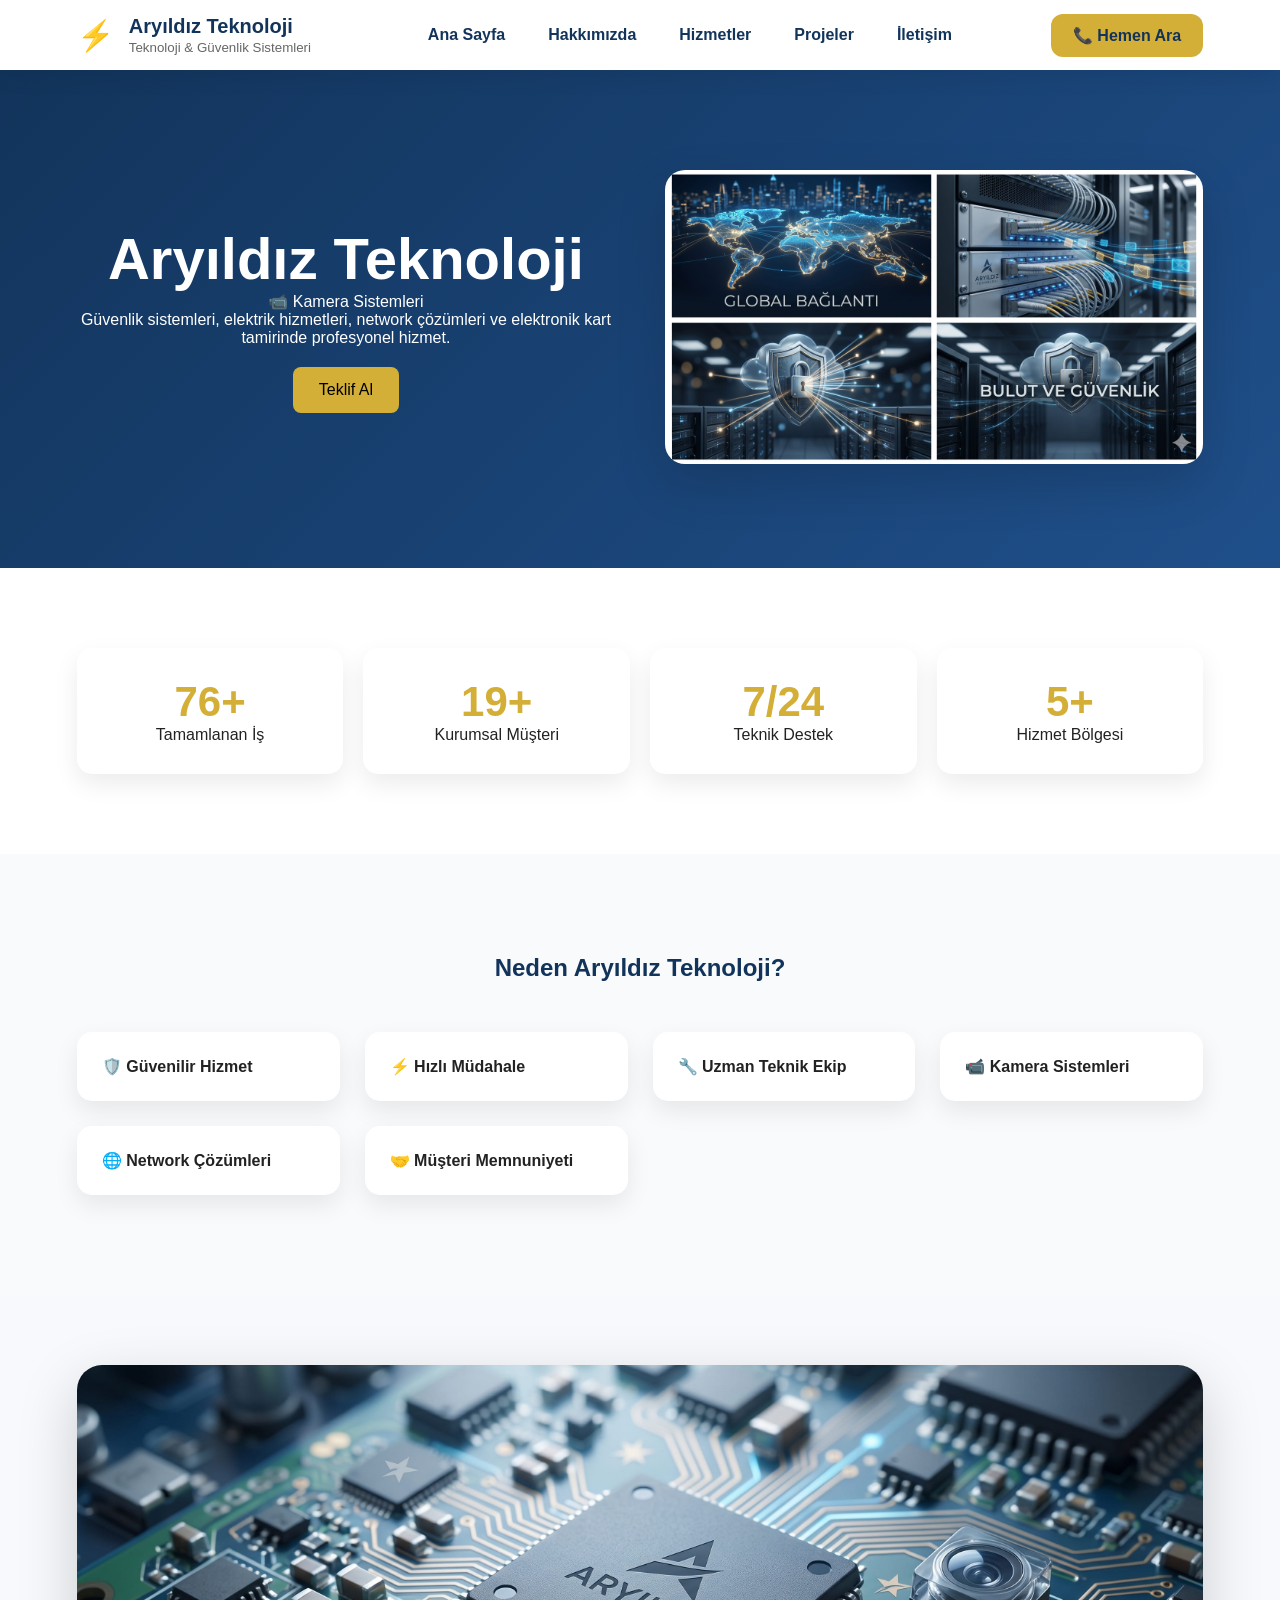
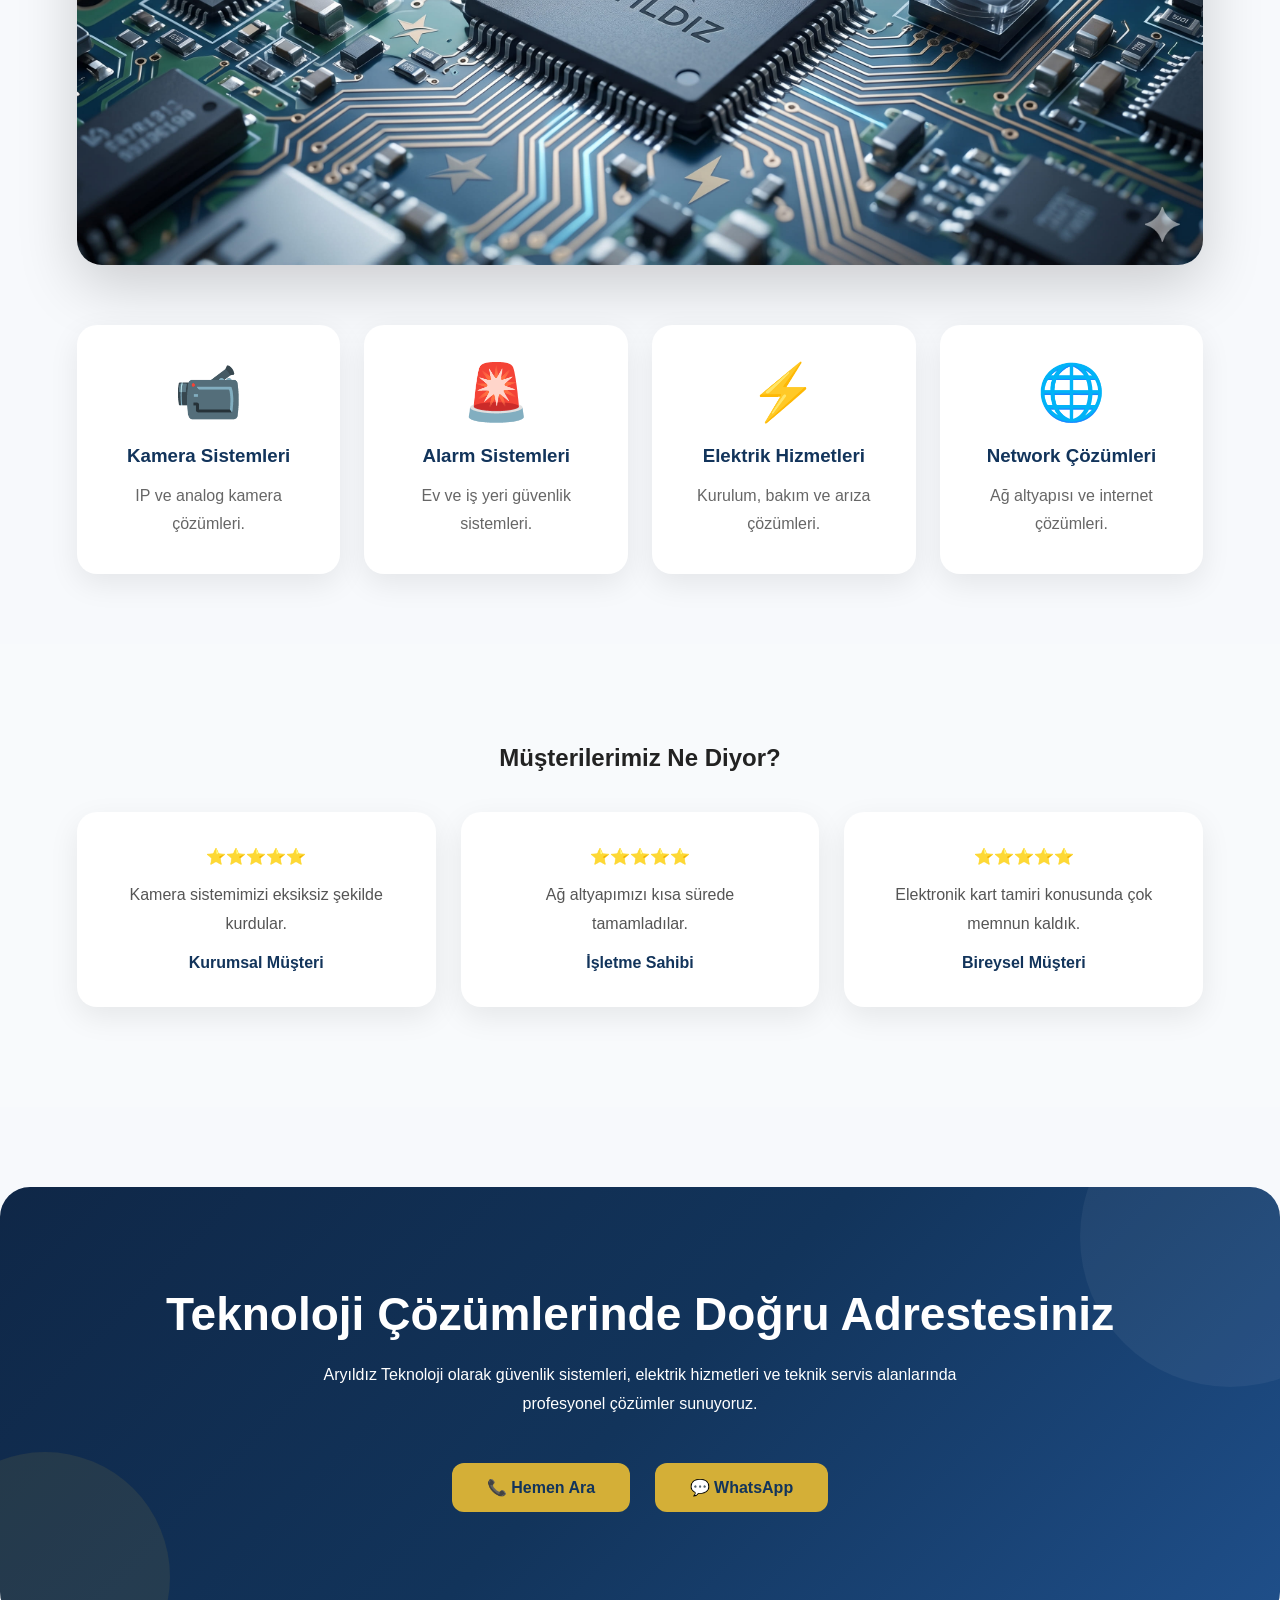
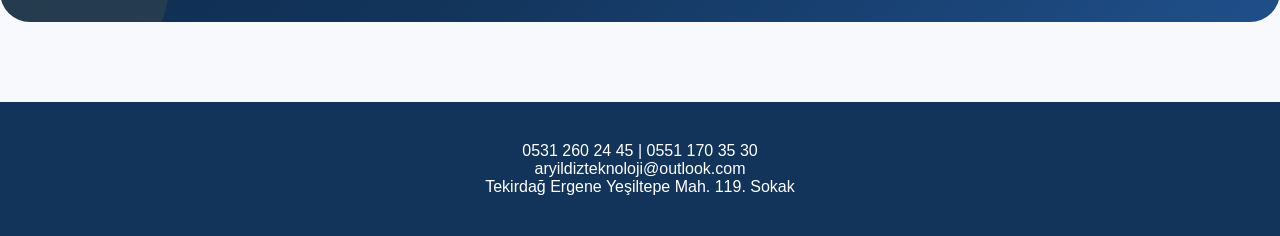
==== index.html @ 479b58f6 "Update index.html" ====
<!doctype html>
<html lang="tr">

<head>
<meta charset="utf-8">
<meta name="viewport" content="width=device-width, initial-scale=1">



<title>
Aryıldız Teknoloji | Kamera, Alarm, Network ve Elektrik Sistemleri
</title>

<meta name="description" content="Tekirdağ Ergene'de kamera sistemleri, alarm sistemleri, network çözümleri,telefon tamir, elektronik tamir, elektrik hizmetleri, elektronik kart tamiri ve teknik servis hizmetleri sunan Aryıldız Teknoloji.">
<meta name="keywords" content="kamera sistemleri, alarm sistemleri, network çözümleri, elektrik hizmetleri, elektronik kart tamiri, Tekirdağ kamera sistemleri, Ergene güvenlik sistemleri">
   <link rel="stylesheet" href="assets/css/style.css">
</head>

   <header class="navbar">

  <div class="logo">

    <span class="logo-icon">⚡</span>

    <div>
        <h2>Aryıldız Teknoloji</h2>
        <small>Teknoloji & Güvenlik Sistemleri</small>
    </div>

</div>
<button class="menu-toggle">☰</button>
    <nav>

        <a href="index.html">Ana Sayfa</a>
        <a href="hakkimizda.html">Hakkımızda</a>
        <a href="hizmetler.html">Hizmetler</a>
        <a href="projeler.html">Projeler</a>
        <a href="iletisim.html">İletişim</a>

    </nav>

    <a href="tel:05312602445" class="call-btn">

        📞 Hemen Ara

    </a>

</header>

<section class="hero">

    <div class="hero-left">

        <h1>Aryıldız Teknoloji</h1>
<p class="typing-text">
📹 Kamera Sistemleri
</p>
        <p>
            Güvenlik sistemleri, elektrik hizmetleri,
            network çözümleri ve elektronik kart tamirinde
            profesyonel hizmet.
        </p>

        <a href="iletisim.html" class="btn">
            Teklif Al
        </a>

    </div>

    <div class="hero-right">

        <img src="assets/images/hero-tech.jpg" alt="Aryıldız Teknoloji">

    </div>

</section>

<section class="stats-section">

    <div class="stat-card">
        <h2>76+</h2>
        <p>Tamamlanan İş</p>
    </div>

    <div class="stat-card">
        <h2>19+</h2>
        <p>Kurumsal Müşteri</p>
    </div>

    <div class="stat-card">
        <h2>7/24</h2>
        <p>Teknik Destek</p>
    </div>

    <div class="stat-card">
        <h2>5+</h2>
        <p>Hizmet Bölgesi</p>
    </div>

</section>

<section class="why-us">

    <h2>Neden Aryıldız Teknoloji?</h2>

    <div class="why-grid">

        <div class="why-card">🛡️ Güvenilir Hizmet</div>
        <div class="why-card">⚡ Hızlı Müdahale</div>
        <div class="why-card">🔧 Uzman Teknik Ekip</div>
        <div class="why-card">📹 Kamera Sistemleri</div>
        <div class="why-card">🌐 Network Çözümleri</div>
        <div class="why-card">🤝 Müşteri Memnuniyeti</div>

    </div>

</section>

<section class="section">

    <div class="service-banner">

        <img src="assets/images/service-banner.jpg"
             alt="Aryıldız Teknoloji">

    </div>

    <div class="grid">

        <div class="card fade-up">
            <div class="card-icon">📹</div>
            <h3>Kamera Sistemleri</h3>
            <p>IP ve analog kamera çözümleri.</p>
        </div>

        <div class="card fade-up">
            <div class="card-icon">🚨</div>
            <h3>Alarm Sistemleri</h3>
            <p>Ev ve iş yeri güvenlik sistemleri.</p>
        </div>

        <div class="card fade-up">
            <div class="card-icon">⚡</div>
            <h3>Elektrik Hizmetleri</h3>
            <p>Kurulum, bakım ve arıza çözümleri.</p>
        </div>

        <div class="card fade-up">
            <div class="card-icon">🌐</div>
            <h3>Network Çözümleri</h3>
            <p>Ağ altyapısı ve internet çözümleri.</p>
        </div>

    </div>

</section>

<section class="testimonials">

    <h2>Müşterilerimiz Ne Diyor?</h2>

    <div class="testimonial-grid">

        <div class="testimonial-box">
            ⭐⭐⭐⭐⭐
            <p>Kamera sistemimizi eksiksiz şekilde kurdular.</p>
            <strong>Kurumsal Müşteri</strong>
        </div>

        <div class="testimonial-box">
            ⭐⭐⭐⭐⭐
            <p>Ağ altyapımızı kısa sürede tamamladılar.</p>
            <strong>İşletme Sahibi</strong>
        </div>

        <div class="testimonial-box">
            ⭐⭐⭐⭐⭐
            <p>Elektronik kart tamiri konusunda çok memnun kaldık.</p>
            <strong>Bireysel Müşteri</strong>
        </div>

    </div>

</section>

<section class="home-cta">

    <h2>Teknoloji Çözümlerinde Doğru Adrestesiniz</h2>

    <p>
        Aryıldız Teknoloji olarak güvenlik sistemleri,
        elektrik hizmetleri ve teknik servis alanlarında
        profesyonel çözümler sunuyoruz.
    </p>

    <a href="tel:05312602445" class="btn">
        📞 Hemen Ara
    </a>

    <a href="https://wa.me/905312602445" class="btn">
        💬 WhatsApp
    </a>

</section>

<footer>

    <p>0531 260 24 45 | 0551 170 35 30</p>

    <p>
        aryildizteknoloji@outlook.com
    </p>

    <p>
        Tekirdağ Ergene Yeşiltepe Mah. 119. Sokak
    </p>

</footer>
<script>
document.addEventListener("DOMContentLoaded", function(){

const menuBtn = document.querySelector(".menu-toggle");
const nav = document.querySelector(".navbar nav");

menuBtn.onclick = function(){
    nav.classList.toggle("active");
};

const observer = new IntersectionObserver(entries => {
    entries.forEach(entry => {
        if(entry.isIntersecting){
            entry.target.classList.add("show");
        }
    });
});

document.querySelectorAll(".fade-up").forEach(el => {
    observer.observe(el);
});

});
</script>
</body>
</html>
---- assets/css/style.css ----
:root{--primary:#12345b;--gold:#d4af37;--light:#f7f9fc;--text:#222;}
*{margin:0;padding:0;box-sizing:border-box}
body{font-family:Segoe UI,Arial,sans-serif;background:var(--light);color:var(--text)}
header{
margin:0;
padding:0;
}
nav a{text-decoration:none;color:#12345b;margin-left:18px;font-weight:600}
.hero{padding:120px 6%;background:linear-gradient(135deg,#12345b,#1f4f8a);color:#fff;text-align:center}
.hero h1{font-size:58px}
.btn{display:inline-block;margin-top:20px;background:#d4af37;color:#000;padding:14px 26px;border-radius:8px;text-decoration:none}
.section{padding:70px 6%}
.grid{display:grid;grid-template-columns:repeat(auto-fit,minmax(250px,1fr));gap:24px}
.card{background:#fff;padding:24px;border-radius:14px;box-shadow:0 4px 15px rgba(0,0,0,.08)}
footer{background:#12345b;color:#fff;padding:40px;text-align:center}
.about-v11{
padding:60px 8% 100px;
background:#f7f8fb;
}
.about-v11{
background:#f8fafc;
margin-top:0;
}
.about-top{
display:grid;
grid-template-columns:1fr 1fr;
gap:60px;
align-items:center;
}

.mini-title{
color:#d4af37;
font-weight:700;
letter-spacing:2px;
}

.about-left h1{
font-size:56px;
line-height:1.1;
margin:20px 0;
color:#12345b;
}

.about-left h1 span{
color:#d4af37;
}

.about-left p{
font-size:18px;
line-height:1.9;
margin-bottom:20px;
}

.about-right img{
width:100%;
border-radius:20px;
box-shadow:0 20px 40px rgba(0,0,0,.15);
}

.vision-section{
padding:80px 8%;
display:grid;
grid-template-columns:repeat(auto-fit,minmax(250px,1fr));
gap:25px;
}

.vision-card{
background:white;
padding:30px;
border-radius:15px;
box-shadow:0 5px 20px rgba(0,0,0,.08);
transition:.3s;
}

.vision-card:hover{
transform:translateY(-10px);
}
footer{
background:#12345b;
color:#fff;
padding:40px;
text-align:center;
}

/* BURADAN SONRA YAPIŞTIR */

.vision-card{
background:white;
padding:30px;
border-radius:15px;
box-shadow:0 5px 20px rgba(0,0,0,.08);
transition:.4s;
}

.vision-card:hover{
transform:translateY(-12px);
box-shadow:0 20px 40px rgba(18,52,91,.15);
}

.about-left h1{
animation:fadeUp 1s ease;
}

@keyframes fadeUp{
from{
opacity:0;
transform:translateY(40px);
}
to{
opacity:1;
transform:translateY(0);
}
}

.about-right{
overflow:hidden;
border-radius:20px;
}

.about-right img{
transition:.6s;
}

.about-right:hover img{
transform:scale(1.05);
}
.cta-section{
padding:100px 8%;
text-align:center;
background:linear-gradient(
135deg,
#12345b,
#1f4f8a
);
color:white;
position:relative;
overflow:hidden;
}

.cta-section::before{
content:"";
position:absolute;
width:400px;
height:400px;
background:rgba(255,255,255,.08);
border-radius:50%;
top:-150px;
right:-150px;
}

.cta-section::after{
content:"";
position:absolute;
width:300px;
height:300px;
background:rgba(212,175,55,.15);
border-radius:50%;
bottom:-100px;
left:-100px;
}

.cta-section h2{
font-size:42px;
margin-bottom:25px;
position:relative;
z-index:2;
}

.cta-section p{
max-width:800px;
margin:auto;
line-height:1.8;
font-size:18px;
position:relative;
z-index:2;
}

.cta-buttons{
margin-top:40px;
position:relative;
z-index:2;
}

.cta-btn{
display:inline-block;
padding:15px 35px;
margin:10px;
border-radius:12px;
background:white;
color:#12345b;
text-decoration:none;
font-weight:700;
transition:.3s;
}

.cta-btn:hover{
transform:translateY(-5px);
}

.whatsapp-btn{
background:#25D366;
color:white;
}
.stats-section{
padding:80px 6%;
display:grid;
grid-template-columns:repeat(auto-fit,minmax(220px,1fr));
gap:20px;
background:white;
}

.stat-card{
background:white;
padding:30px;
border-radius:15px;
text-align:center;
box-shadow:0 10px 25px rgba(0,0,0,.08);
transition:.3s;
}

.stat-card:hover{
transform:translateY(-10px);
}

.stat-card h2{
font-size:42px;
color:#d4af37;
}

.why-us{
padding:100px 6%;
background:#f8fafc;
}

.why-us h2{
text-align:center;
margin-bottom:50px;
color:#12345b;
}

.why-grid{
display:grid;
grid-template-columns:repeat(auto-fit,minmax(250px,1fr));
gap:25px;
}

.why-card{
background:white;
padding:25px;
border-radius:15px;
box-shadow:0 10px 25px rgba(0,0,0,.08);
font-weight:600;
transition:.3s;
}

.why-card:hover{
transform:translateY(-10px);
}

.home-cta{
padding:100px 6%;
text-align:center;
background:linear-gradient(
135deg,
#0f2747,
#12345b,
#1f4f8a
);
color:white;
border-radius:30px;
margin:80px 0;
position:relative;
overflow:hidden;
}

.home-cta h2{
font-size:46px;
margin-bottom:20px;
color:#ffffff;
font-weight:700;

}


.home-cta p{
max-width:700px;
margin:auto;
margin-bottom:35px;
line-height:1.8;
}
.hero{
display:grid;
grid-template-columns:1fr 1fr;
align-items:center;
gap:50px;
padding:100px 6%;
}

.hero-right img{
width:100%;
border-radius:20px;
box-shadow:0 20px 50px rgba(0,0,0,.15);
}
.service-banner{
margin-bottom:40px;
}

.service-banner{
margin-bottom:60px;
}

.service-banner img{
width:100%;
height:500px;
object-fit:cover;
border-radius:25px;
box-shadow:0 20px 60px rgba(0,0,0,.18);
display:block;
}
.card{
background:white;
padding:35px;
border-radius:20px;
box-shadow:0 10px 30px rgba(0,0,0,.08);
transition:.4s;
text-align:center;
}

.card:hover{
transform:translateY(-12px);
box-shadow:0 20px 45px rgba(0,0,0,.12);
}

.card-icon{
font-size:55px;
margin-bottom:20px;
}

.card h3{
color:#12345b;
margin-bottom:15px;
}

.card p{
line-height:1.8;
color:#666;
}
.testimonials{
padding:100px 6%;
background:#f8fafc;
text-align:center;
}

.testimonial-grid{
display:grid;
grid-template-columns:repeat(auto-fit,minmax(300px,1fr));
gap:25px;
margin-top:40px;
}

.testimonial-box{
background:white;
padding:35px;
border-radius:20px;
box-shadow:0 10px 30px rgba(0,0,0,.08);
transition:.4s;
}

.testimonial-box:hover{
transform:translateY(-10px);
box-shadow:0 20px 45px rgba(0,0,0,.12);
}

.testimonial-box p{
line-height:1.8;
margin:15px 0;
color:#555;
}

.testimonial-box strong{
color:#12345b;
}
.home-cta::before{
content:"";
position:absolute;
width:300px;
height:300px;
background:rgba(255,255,255,.05);
border-radius:50%;
top:-100px;
right:-100px;
}

.home-cta::after{
content:"";
position:absolute;
width:250px;
height:250px;
background:rgba(212,175,55,.10);
border-radius:50%;
bottom:-80px;
left:-80px;
}
.home-cta .btn{
background:#d4af37;
color:#12345b;
font-weight:700;
padding:15px 35px;
border-radius:12px;
margin:10px;
display:inline-block;
transition:.3s;
}

.home-cta .btn:hover{
transform:translateY(-5px);
box-shadow:0 15px 30px rgba(0,0,0,.15);
}

.home-cta .btn:hover{
transform:translateY(-5px);
box-shadow:0 15px 30px rgba(0,0,0,.15);
}
/* NAVBAR V11 */

.navbar{
min-height:70px;
height:auto;
padding:10px 6%;
background:#fff;
display:flex;
align-items:center;
justify-content:space-between;
min-height:70px;
height:auto;
padding:10px 6%;
position:sticky;
top:0;
z-index:1000;
box-shadow:0 5px 25px rgba(0,0,0,.08);
}

.logo{
display:flex;
align-items:center;
gap:15px;
height:auto;
}

.logo-icon{
font-size:30px;
color:#d4af37;
}

.logo h2{
margin:0;
font-size:20px;
color:#12345b;
line-height:1;
}

.logo small{
display:block;
margin-top:4px;
color:#666;
}

.navbar nav{
display:flex;
gap:25px;
}

.navbar nav a{
text-decoration:none;
font-weight:600;
color:#12345b;
transition:.3s;
}

.navbar nav a:hover{
color:#d4af37;
}

.call-btn{
background:#d4af37;
color:#12345b;
padding:12px 22px;
border-radius:12px;
text-decoration:none;
font-weight:700;
}

.call-btn:hover{
opacity:.9;
}

/* buradan asağısı hizmetler icin kulllanıldi*/

.page-banner{
background:linear-gradient(135deg,#12345b,#1f4f8a);
color:white;
padding:140px 6%;
text-align:center;
}

.page-banner h1{
font-size:56px;
margin-bottom:15px;
}

.services-v11{
padding:80px 6%;
display:grid;
grid-template-columns:repeat(auto-fit,minmax(320px,1fr));
gap:30px;
}

.service-card{
background:white;
padding:35px;
border-radius:20px;
box-shadow:0 10px 30px rgba(0,0,0,.08);
transition:.3s;
}

.service-card:hover{
transform:translateY(-10px);
}

.service-icon{
font-size:55px;
margin-bottom:20px;
}

.service-card h3{
color:#12345b;
margin-bottom:15px;
}

.service-card ul{
margin-top:20px;
padding-left:20px;
}

.service-card li{
margin-bottom:10px;
}

.service-cta{
padding:100px 6%;
text-align:center;
background:#12345b;
color:white;
}
/*projeler*/
.projects-v11{
padding:80px 6%;
display:grid;
grid-template-columns:repeat(auto-fit,minmax(400px,1fr));
gap:30px;
align-items:stretch;
}

.project-card{
background:#fff;
border-radius:20px;
overflow:hidden;
box-shadow:0 10px 30px rgba(0,0,0,.08);
transition:.3s;
}

.project-card:hover{
transform:translateY(-10px);
}

.project-card img{
width:100%;
height:240px;
object-fit:cover;
display:block;
}

.project-content{
padding:25px;
}

.project-content span{
color:#d4af37;
font-weight:700;
}

.project-content h3{
margin:10px 0;
color:#12345b;
}
@media(max-width:900px){

    .projects-v11{
        grid-template-columns:1fr;
    }

}
.projects-v11{
padding:80px 6%;
display:grid;
grid-template-columns:1fr;
gap:40px;
max-width:1400px;
margin:auto;
}
.footer-content{
width:100%;
max-width:1400px;
margin:0 auto;
}

.footer-content{
max-width:1400px;
margin:auto;
padding:60px 6%;
display:grid;
grid-template-columns:repeat(auto-fit,minmax(250px,1fr));
gap:40px;
}

.footer-box h3{
margin-bottom:15px;
color:#d4af37;
}

.footer-box p{
line-height:1.8;
color:#ddd;
}

.footer-bottom{
text-align:center;
padding:20px;
border-top:1px solid rgba(255,255,255,.1);
color:#bbb;
}
.project-card{
background:#fff;
border-radius:20px;
overflow:hidden;
box-shadow:0 10px 30px rgba(0,0,0,.08);
transition:.3s;
width:100%;
max-width:700px;
margin:auto;
}

.project-card:hover{
transform:translateY(-10px);
}

.project-card img{
width:100%;
height:300px;
object-fit:cover;
display:block;
border-radius:20px 20px 0 0;
}
.contact-section{
padding:80px 6%;
display:grid;
grid-template-columns:1fr 1fr;
gap:40px;
}

.contact-info,
.contact-form{
background:white;
padding:35px;
border-radius:20px;
box-shadow:0 10px 30px rgba(0,0,0,.08);
}

.info-box{
margin-bottom:25px;
}

.contact-form form{
display:flex;
flex-direction:column;
gap:15px;
}

.contact-form input,
.contact-form textarea{
padding:15px;
border:1px solid #ddd;
border-radius:10px;
font-size:16px;
}

.contact-form textarea{
height:150px;
resize:none;
}

@media (max-width:768px){

.navbar{
    padding:10px !important;
}

.logo{
    margin-bottom:5px !important;
}

.logo h2{
    font-size:20px !important;
    line-height:1.1 !important;
}

.logo small{
    font-size:11px !important;
}

.navbar nav{
   display:none !important;
    flex-direction:row !important;
    flex-wrap:wrap !important;
    justify-content:center !important;
    gap:6px !important;
}
    .navbar nav.active{
display:flex !important;
}

.navbar nav a{
    font-size:13px !important;
    padding:2px 6px !important;
    border:none !important;
}

.call-btn{
    padding:8px 14px !important;
    font-size:14px !important;
    margin-top:8px !important;
}

.hero{
    padding-top:20px !important;
}
}
@media (max-width:768px){

.navbar{
flex-direction:column;
padding:10px;
}

.logo{
margin-bottom:10px;
}

.navbar nav{
gap:12px;
justify-content:center;
flex-wrap:wrap;
}

.call-btn{
margin-top:10px;
}
}
.menu-toggle{
display:none;
background:none;
border:none;
font-size:32px;
cursor:pointer;
color:#12345b;
}

@media (max-width:768px){

.menu-toggle{
display:block;
}

.navbar nav{
display:none;
width:100%;
flex-direction:column;
text-align:center;
margin-top:10px;
}

.navbar nav.active{
display:flex;
}
}
@media(max-width:768px){

.navbar nav.active{
display:flex !important;
flex-direction:column !important;
width:100% !important;
background:#fff;
padding:15px 0;
}

.navbar nav.active a{
display:block;
padding:10px;
}

}
.fade-up{
opacity:0;
transform:translateY(40px);
transition:all .8s ease;
}

.fade-up.show{
opacity:1;
transform:translateY(0);
}
.card,
.why-card,
.stat-card{
transition:all .35s ease;
}

.card:hover,
.why-card:hover,
.stat-card:hover{
transform:translateY(-12px) scale(1.03);
box-shadow:0 20px 50px rgba(0,0,0,.15);
}
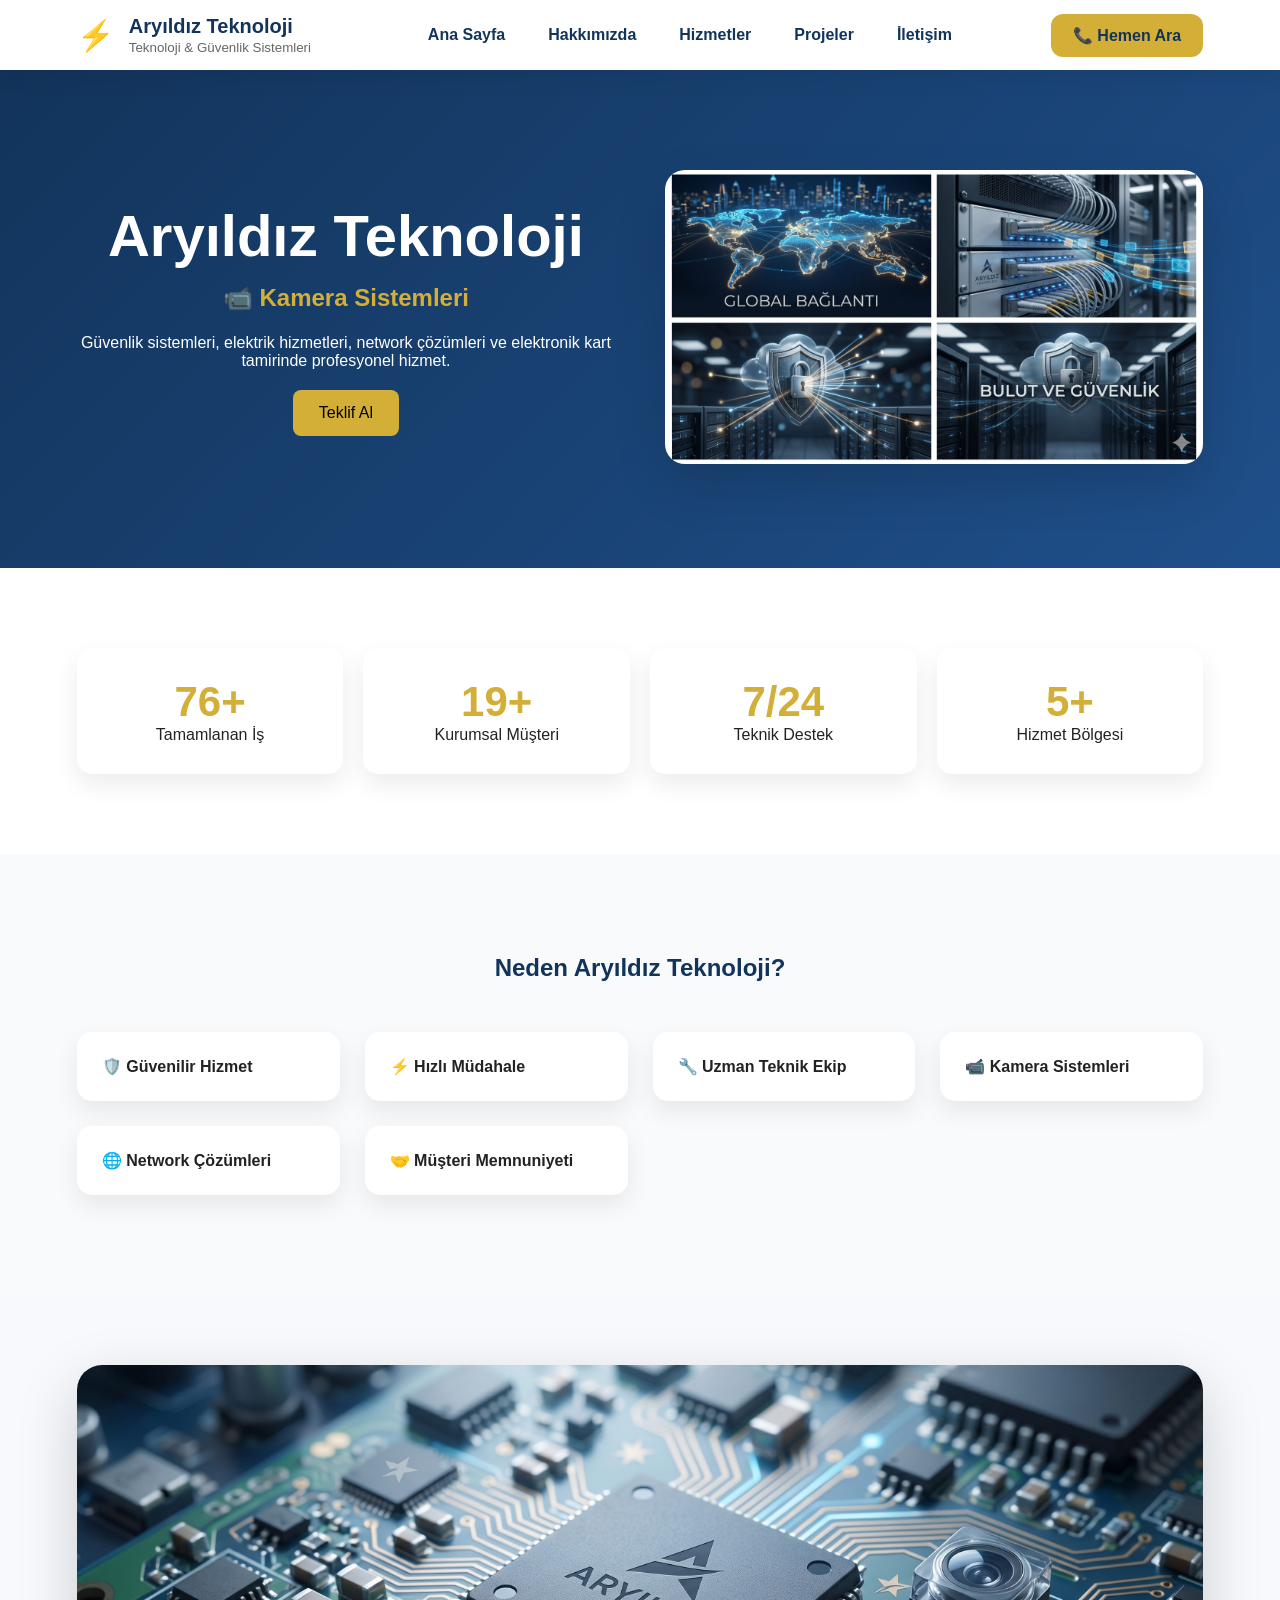
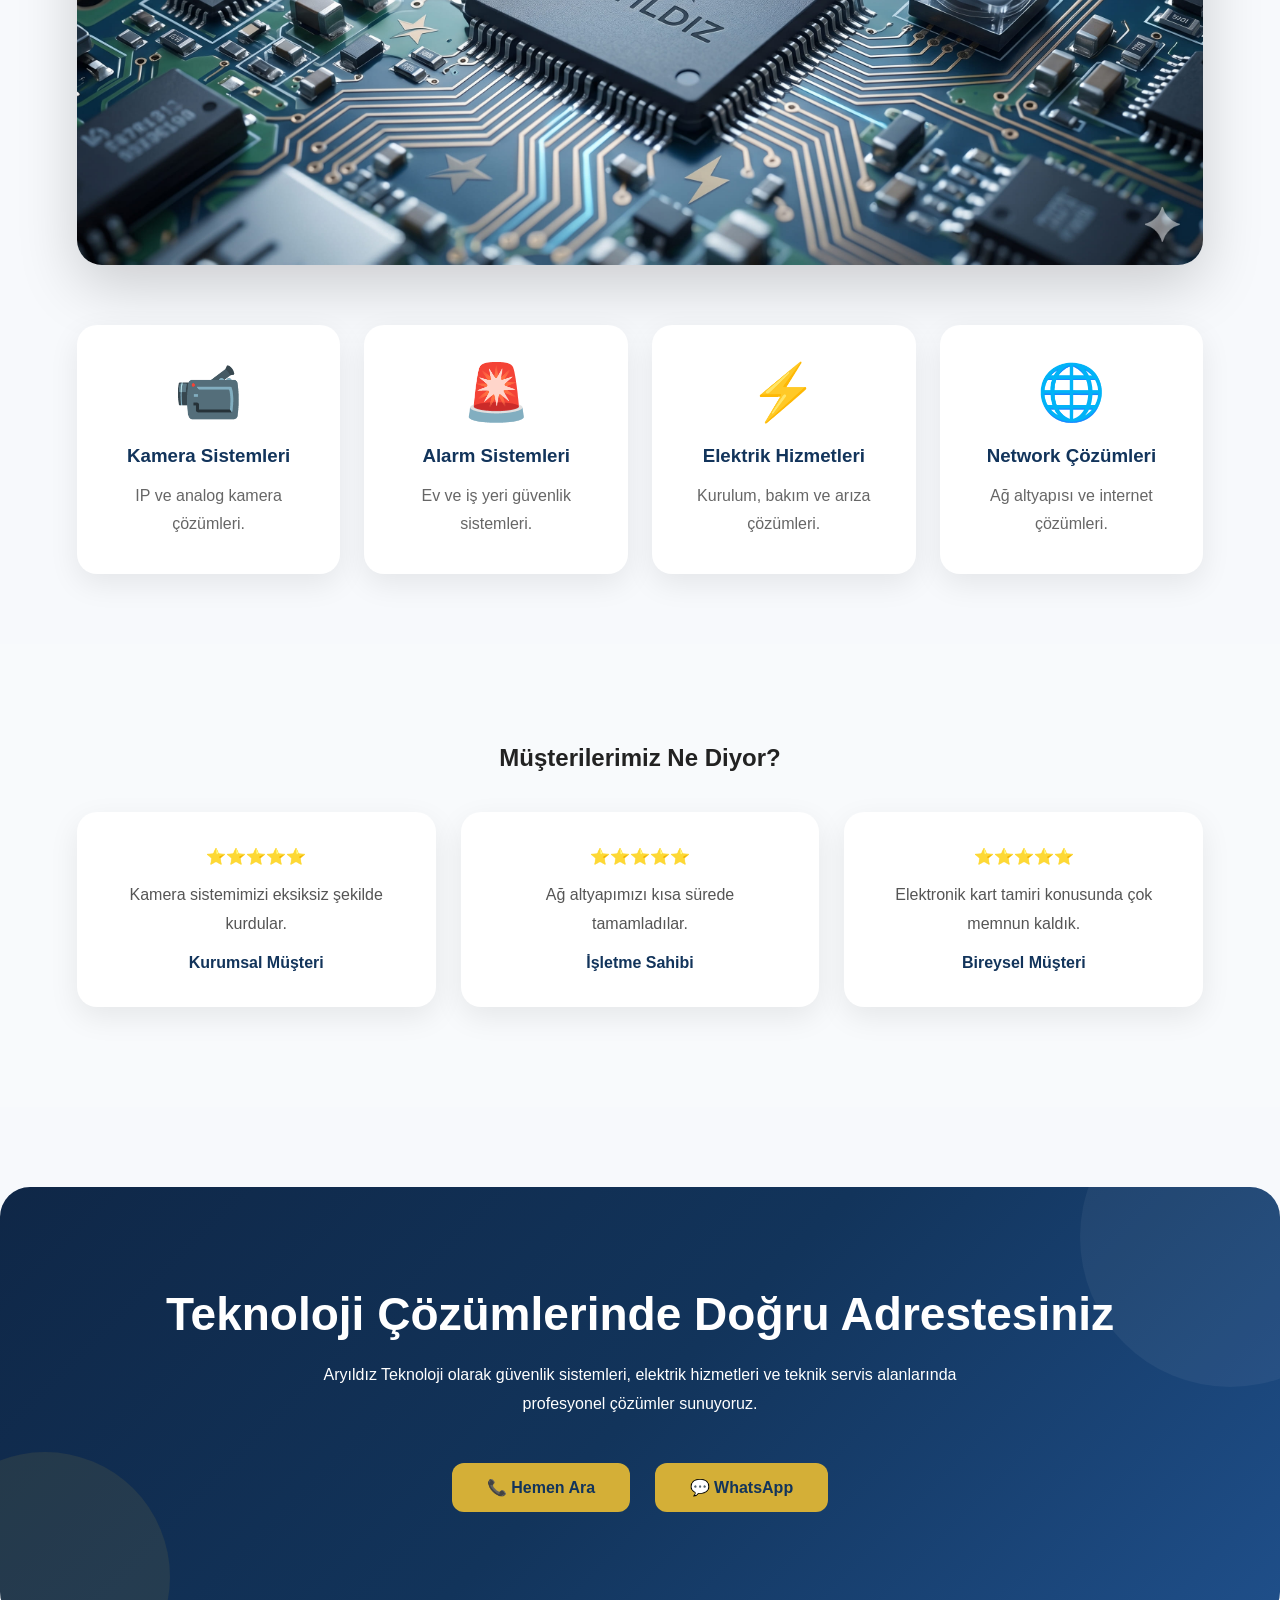
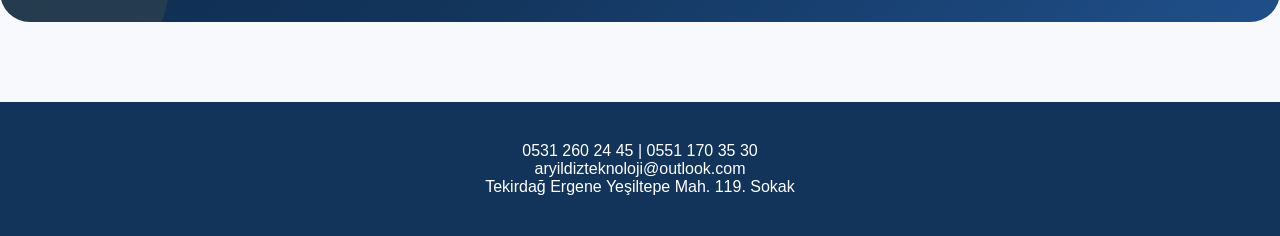
==== commit 911001b3: "Update index.html" ====
--- a/index.html
+++ b/index.html
@@ -240,6 +240,23 @@
 
 });
 </script>
+   <script>
+const services = [
+"📹 Kamera Sistemleri",
+"🚨 Alarm Sistemleri",
+"🌐 Network Çözümleri",
+"⚡ Elektrik Hizmetleri",
+"🔧 Teknik Servis"
+];
+
+let current = 0;
+const textElement = document.querySelector(".typing-text");
+
+setInterval(() => {
+current = (current + 1) % services.length;
+textElement.textContent = services[current];
+}, 2500);
+</script>
 </body>
 </html>
 
--- a/assets/css/style.css
+++ b/assets/css/style.css
@@ -833,3 +833,10 @@
 transform:translateY(-12px) scale(1.03);
 box-shadow:0 20px 50px rgba(0,0,0,.15);
 }
+.typing-text{
+font-size:24px;
+font-weight:700;
+color:#d4af37;
+margin:15px 0;
+min-height:35px;
+}
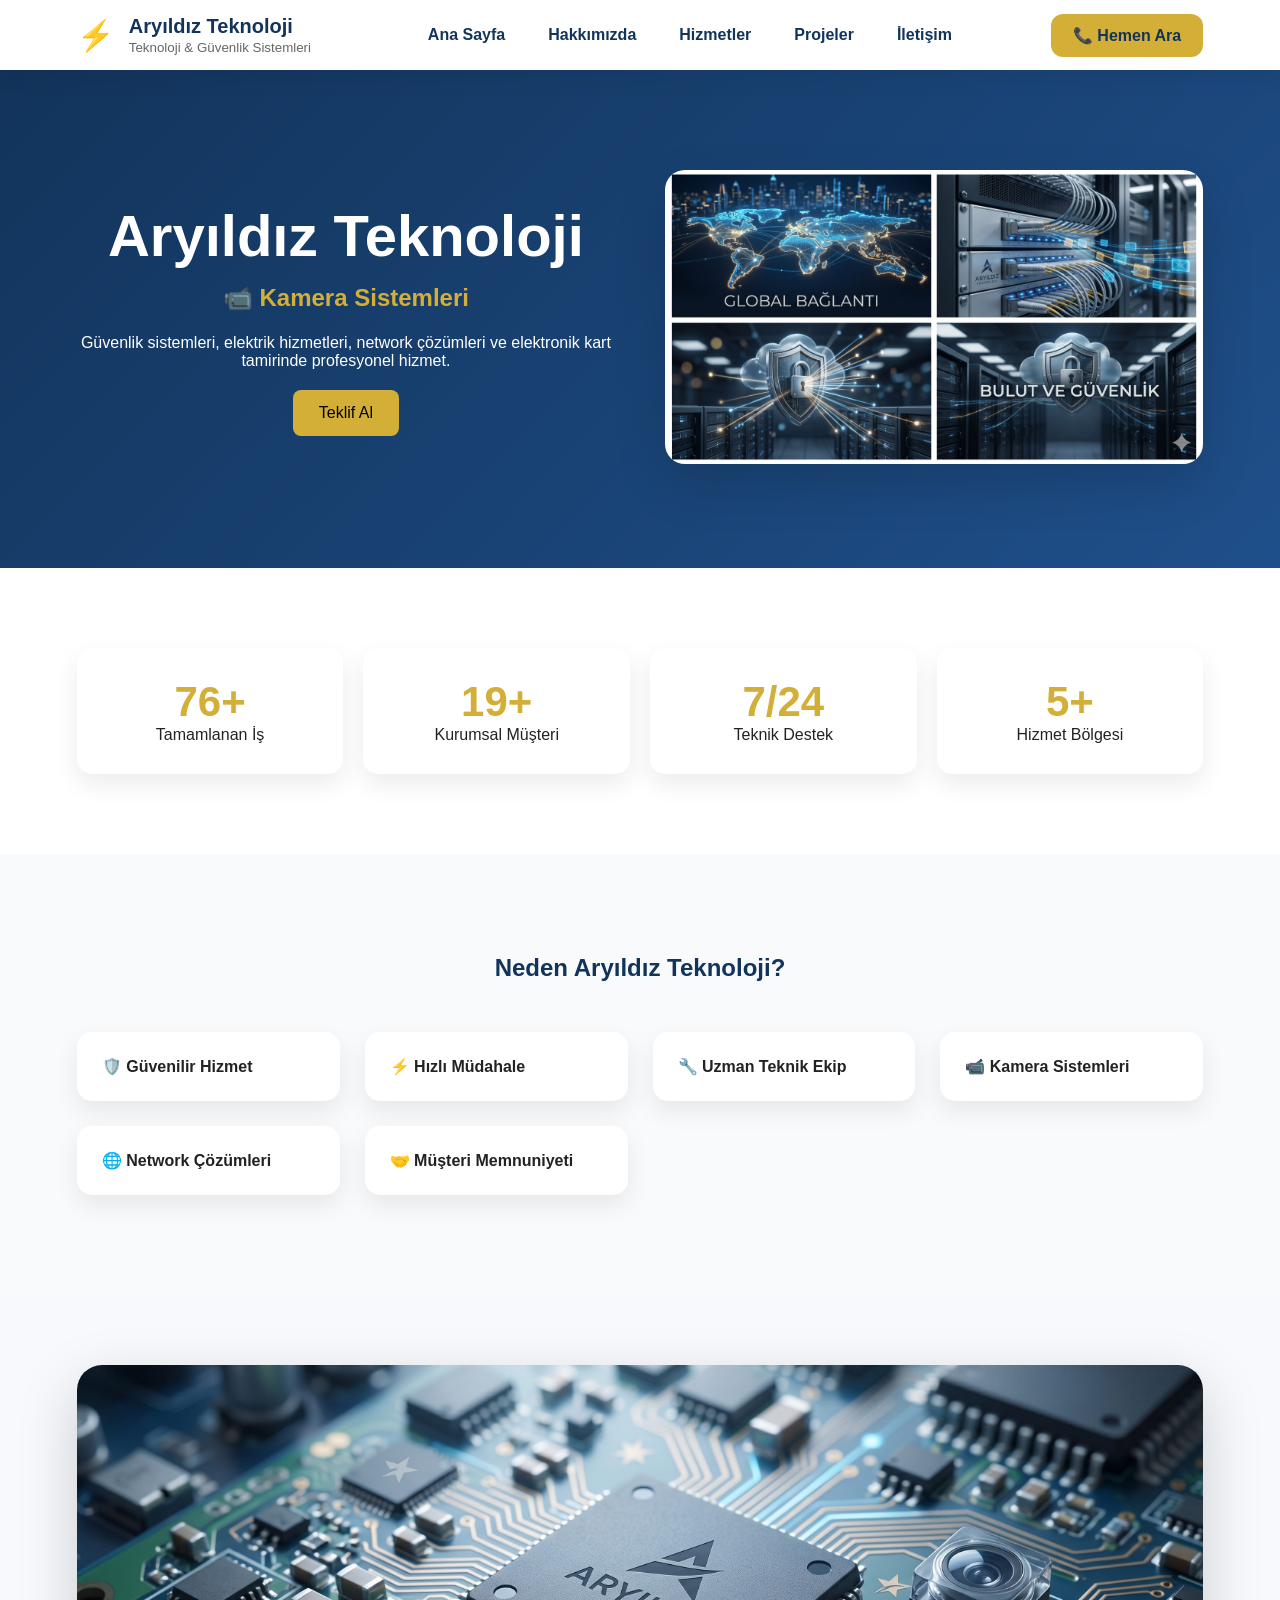
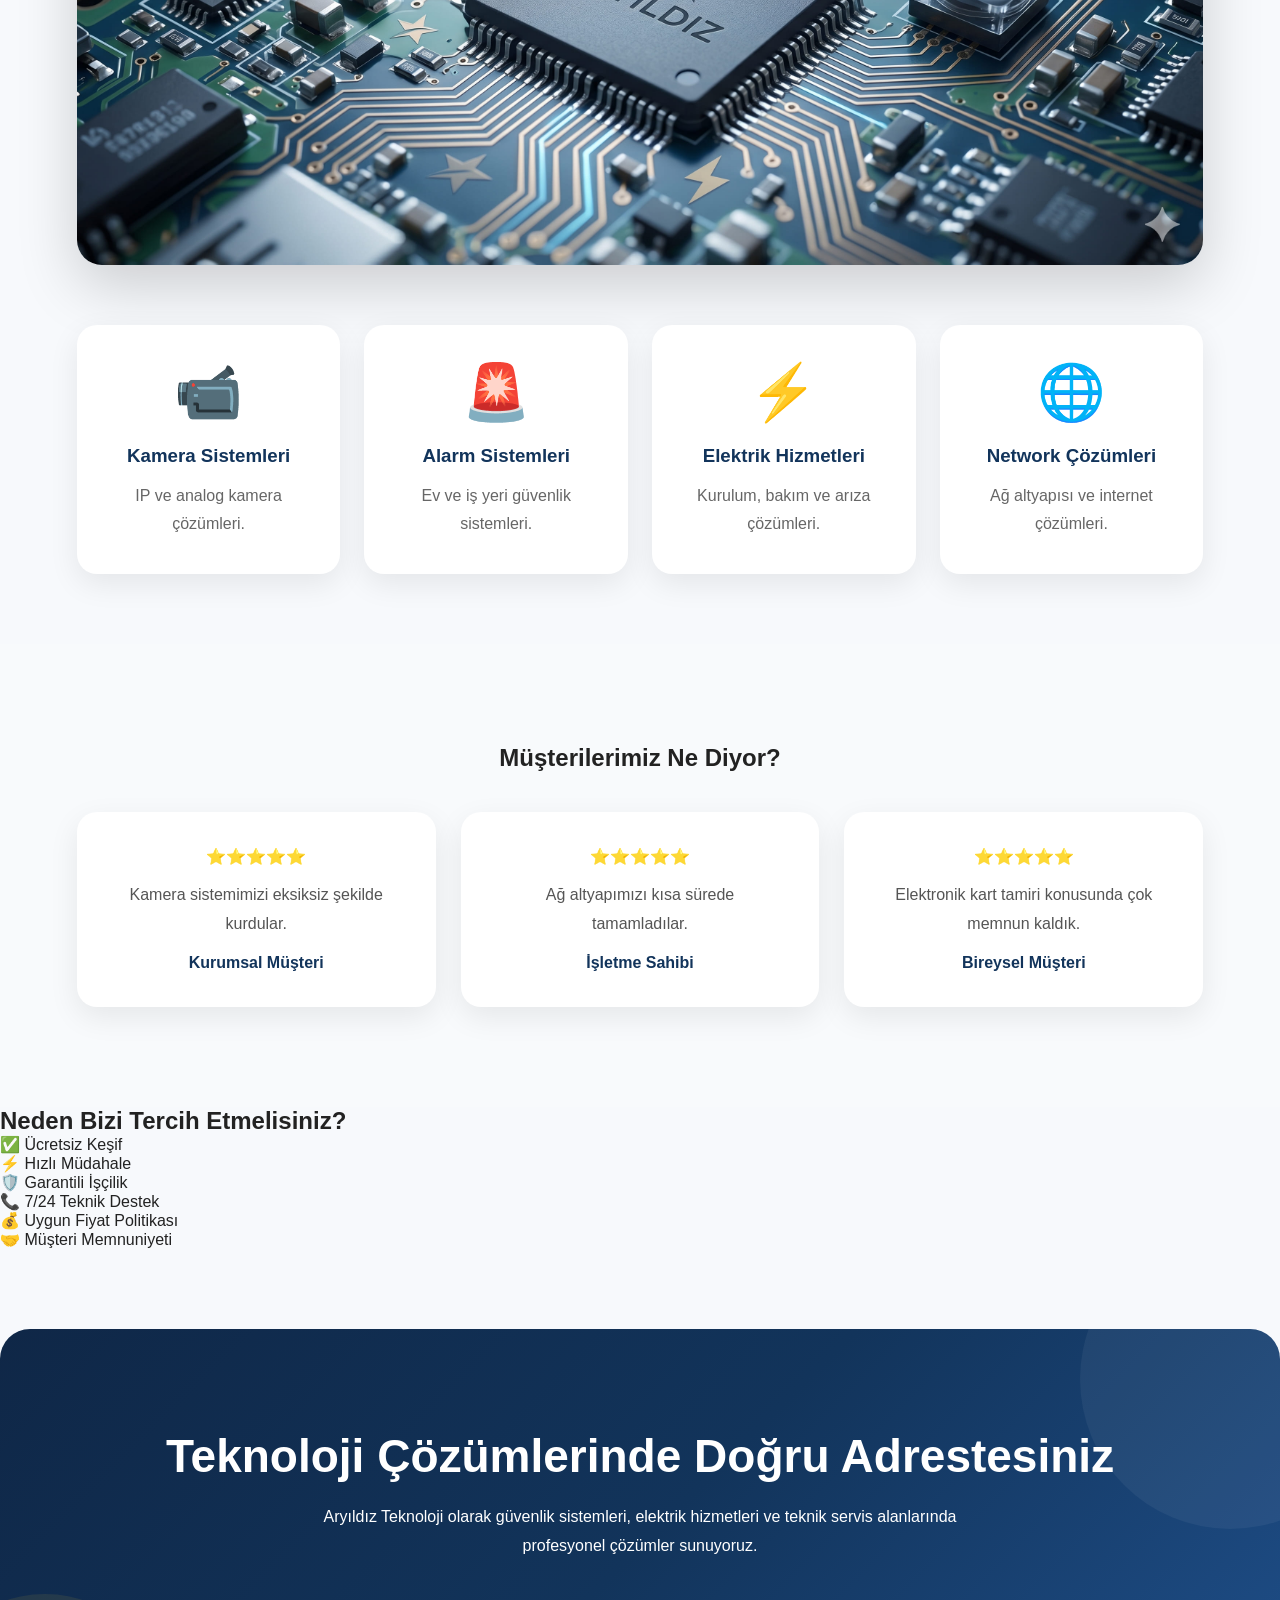
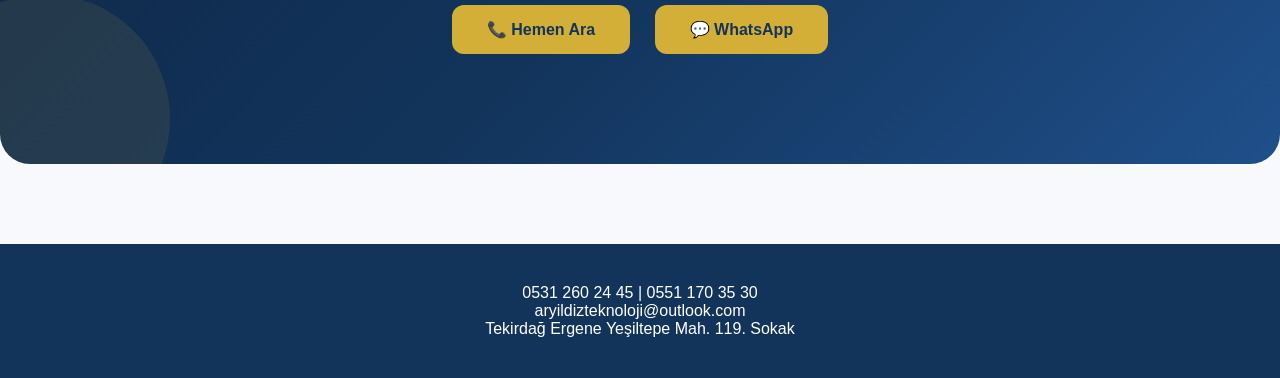
==== commit 53339871: "Update index.html" ====
--- a/index.html
+++ b/index.html
@@ -182,7 +182,27 @@
     </div>
 
 </section>
-
+<section class="advantages">
+
+    <h2>Neden Bizi Tercih Etmelisiniz?</h2>
+
+    <div class="advantages-grid">
+
+        <div class="adv-card">✅ Ücretsiz Keşif</div>
+
+        <div class="adv-card">⚡ Hızlı Müdahale</div>
+
+        <div class="adv-card">🛡️ Garantili İşçilik</div>
+
+        <div class="adv-card">📞 7/24 Teknik Destek</div>
+
+        <div class="adv-card">💰 Uygun Fiyat Politikası</div>
+
+        <div class="adv-card">🤝 Müşteri Memnuniyeti</div>
+
+    </div>
+
+</section>
 <section class="home-cta">
 
     <h2>Teknoloji Çözümlerinde Doğru Adrestesiniz</h2>
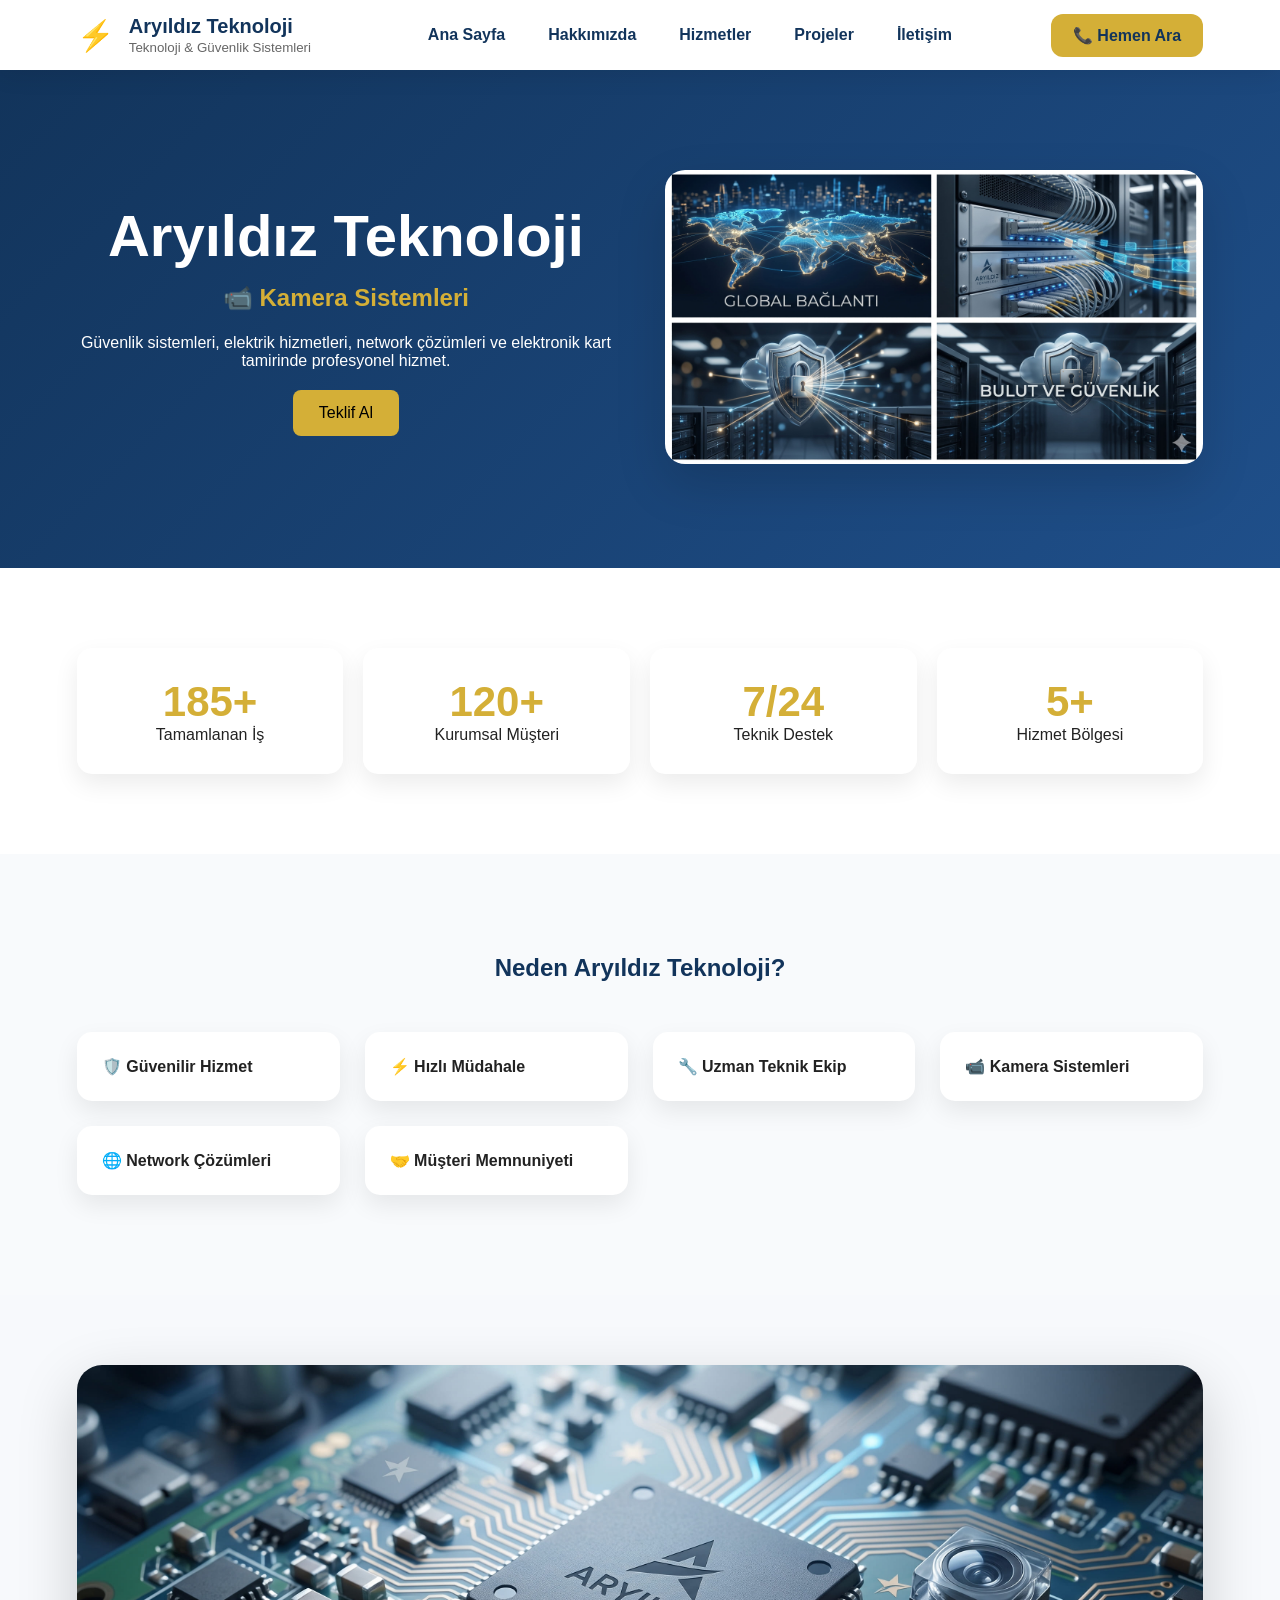
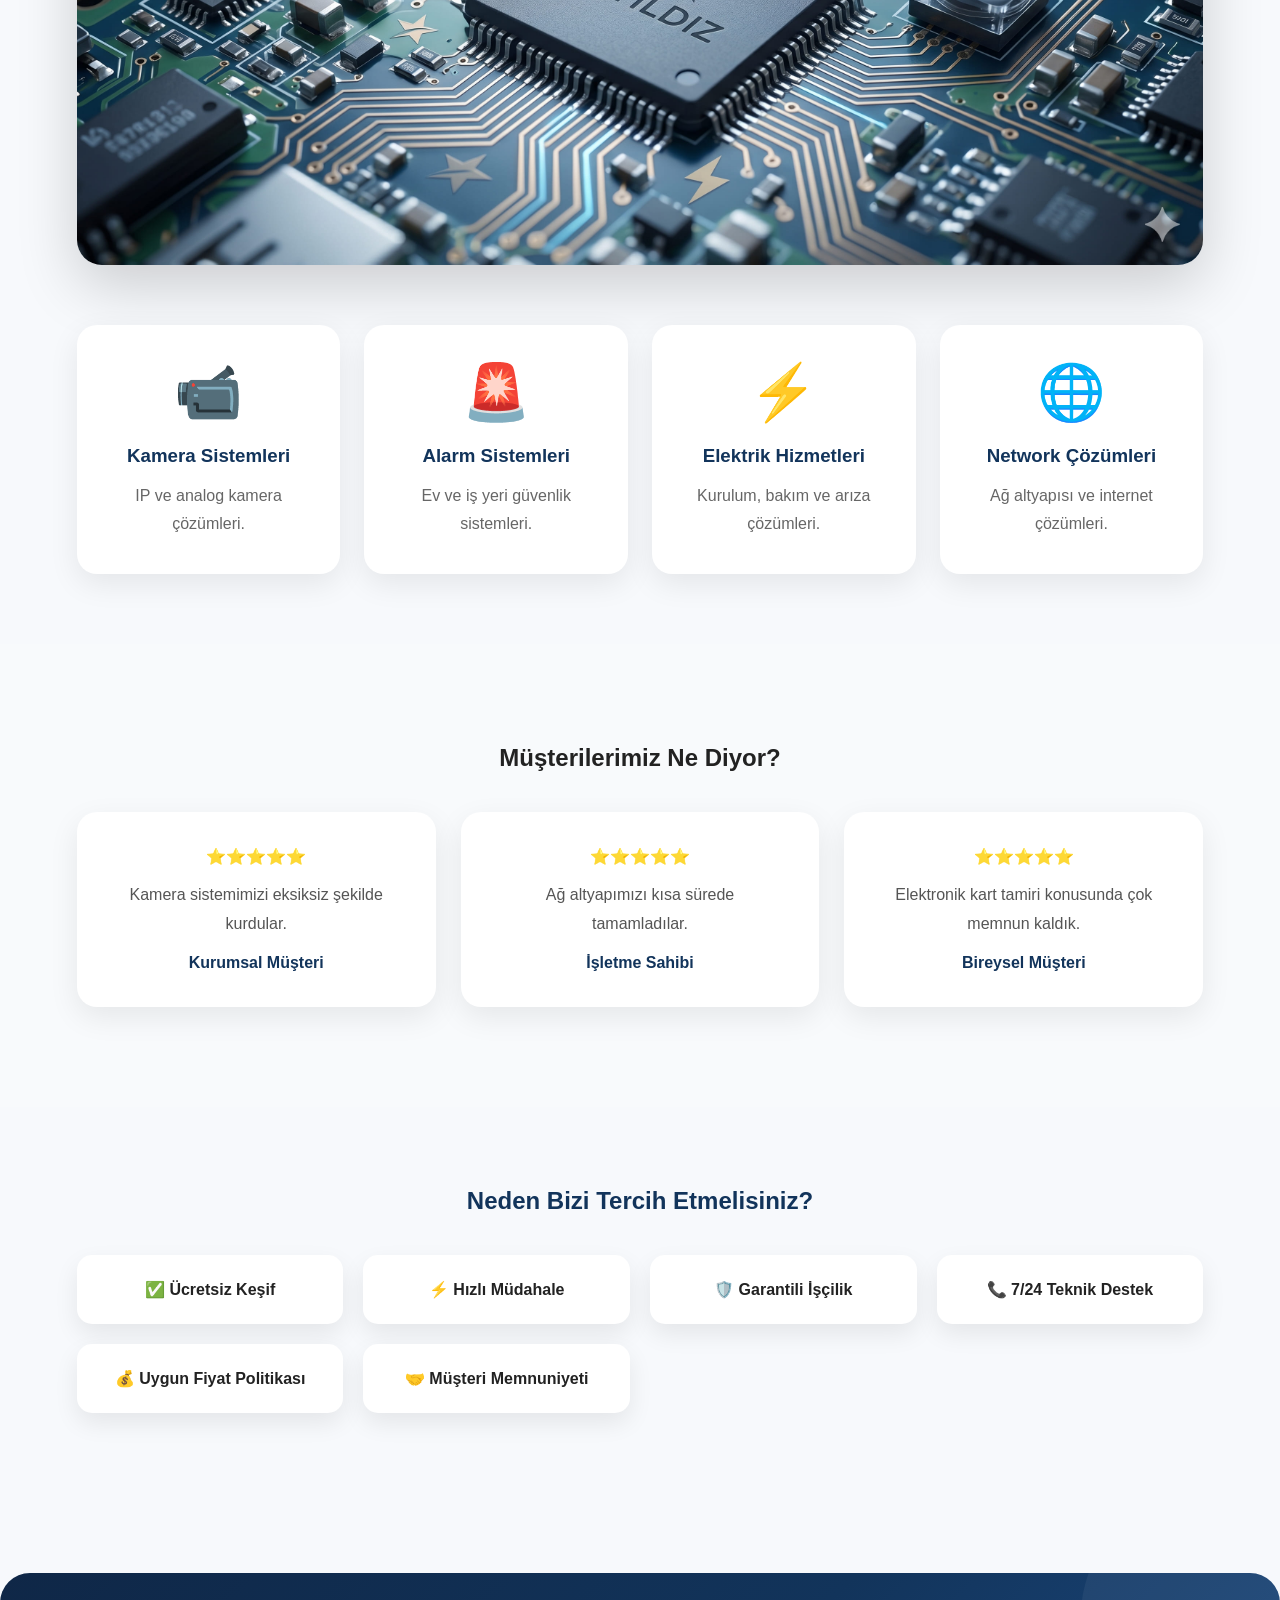
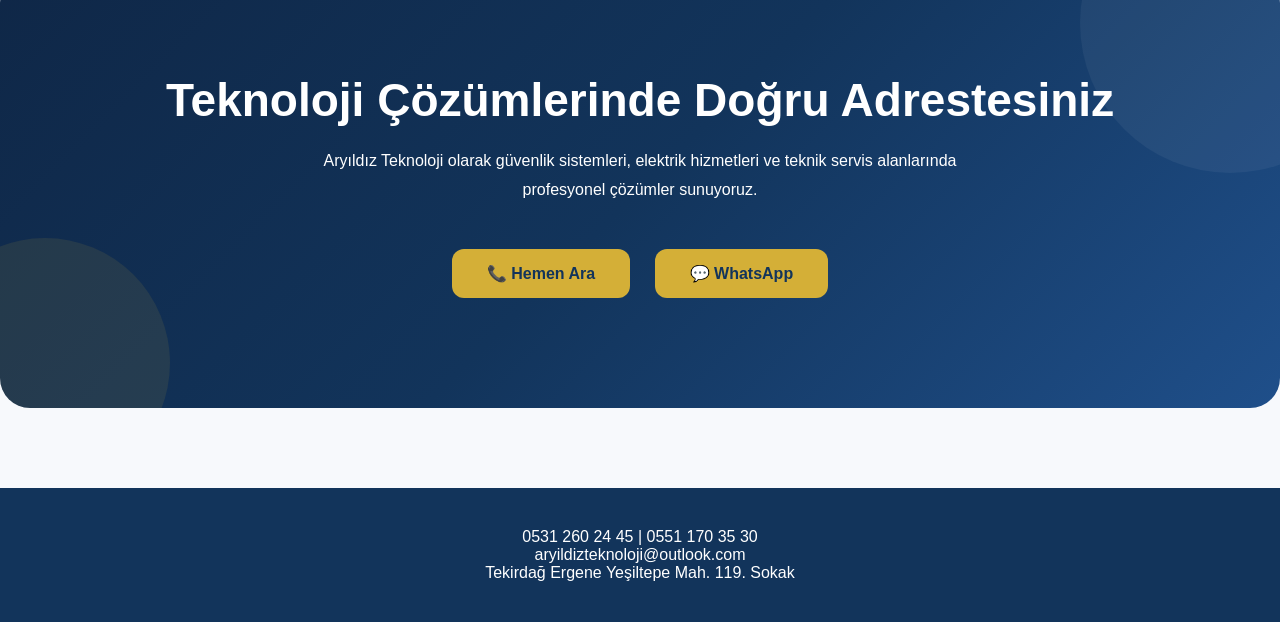
==== commit eaf6f465: "Update index.html" ====
--- a/index.html
+++ b/index.html
@@ -78,12 +78,12 @@
 <section class="stats-section">
 
     <div class="stat-card">
-        <h2>76+</h2>
+       <h2 id="counter1">0</h2>
         <p>Tamamlanan İş</p>
     </div>
 
     <div class="stat-card">
-        <h2>19+</h2>
+     <h2 id="counter2">0</h2>
         <p>Kurumsal Müşteri</p>
     </div>
 
@@ -93,7 +93,7 @@
     </div>
 
     <div class="stat-card">
-        <h2>5+</h2>
+      <h2 id="counter3">0</h2>
         <p>Hizmet Bölgesi</p>
     </div>
 
@@ -277,6 +277,33 @@
 textElement.textContent = services[current];
 }, 2500);
 </script>
+   <script>
+
+function animateCounter(id,target){
+
+let count = 0;
+
+const element = document.getElementById(id);
+
+const interval = setInterval(() => {
+
+count++;
+
+element.textContent = count + "+";
+
+if(count >= target){
+clearInterval(interval);
+}
+
+},10);
+
+}
+
+animateCounter("counter1",500);
+animateCounter("counter2",120);
+animateCounter("counter3",5);
+
+</script>
 </body>
 </html>
 
--- a/assets/css/style.css
+++ b/assets/css/style.css
@@ -840,3 +840,33 @@
 margin:15px 0;
 min-height:35px;
 }
+.advantages{
+padding:80px 6%;
+text-align:center;
+}
+
+.advantages h2{
+margin-bottom:40px;
+color:#12345b;
+}
+
+.advantages-grid{
+display:grid;
+grid-template-columns:repeat(auto-fit,minmax(250px,1fr));
+gap:20px;
+}
+
+.adv-card{
+background:#fff;
+padding:25px;
+border-radius:15px;
+box-shadow:0 10px 25px rgba(0,0,0,.08);
+font-weight:600;
+transition:.3s;
+}
+
+.adv-card:hover{
+transform:translateY(-8px);
+box-shadow:0 20px 40px rgba(0,0,0,.12);
+}
+
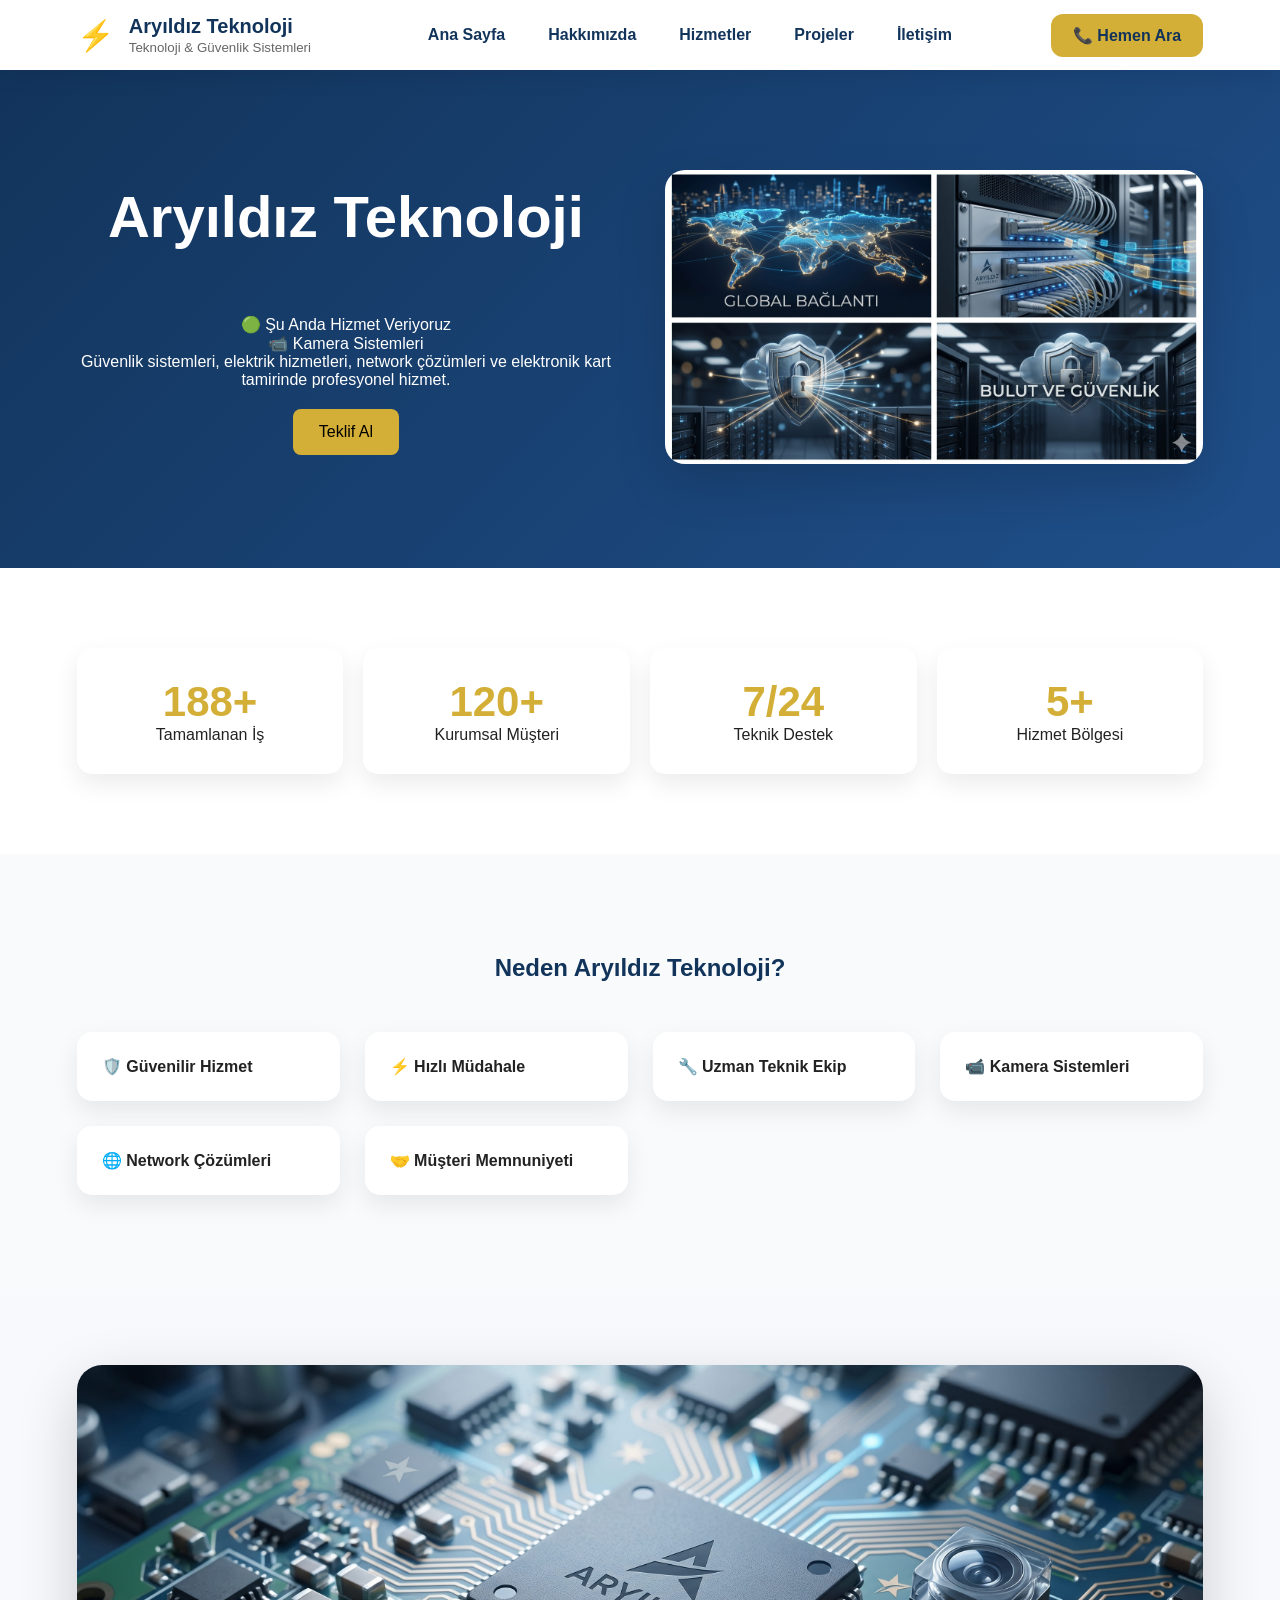
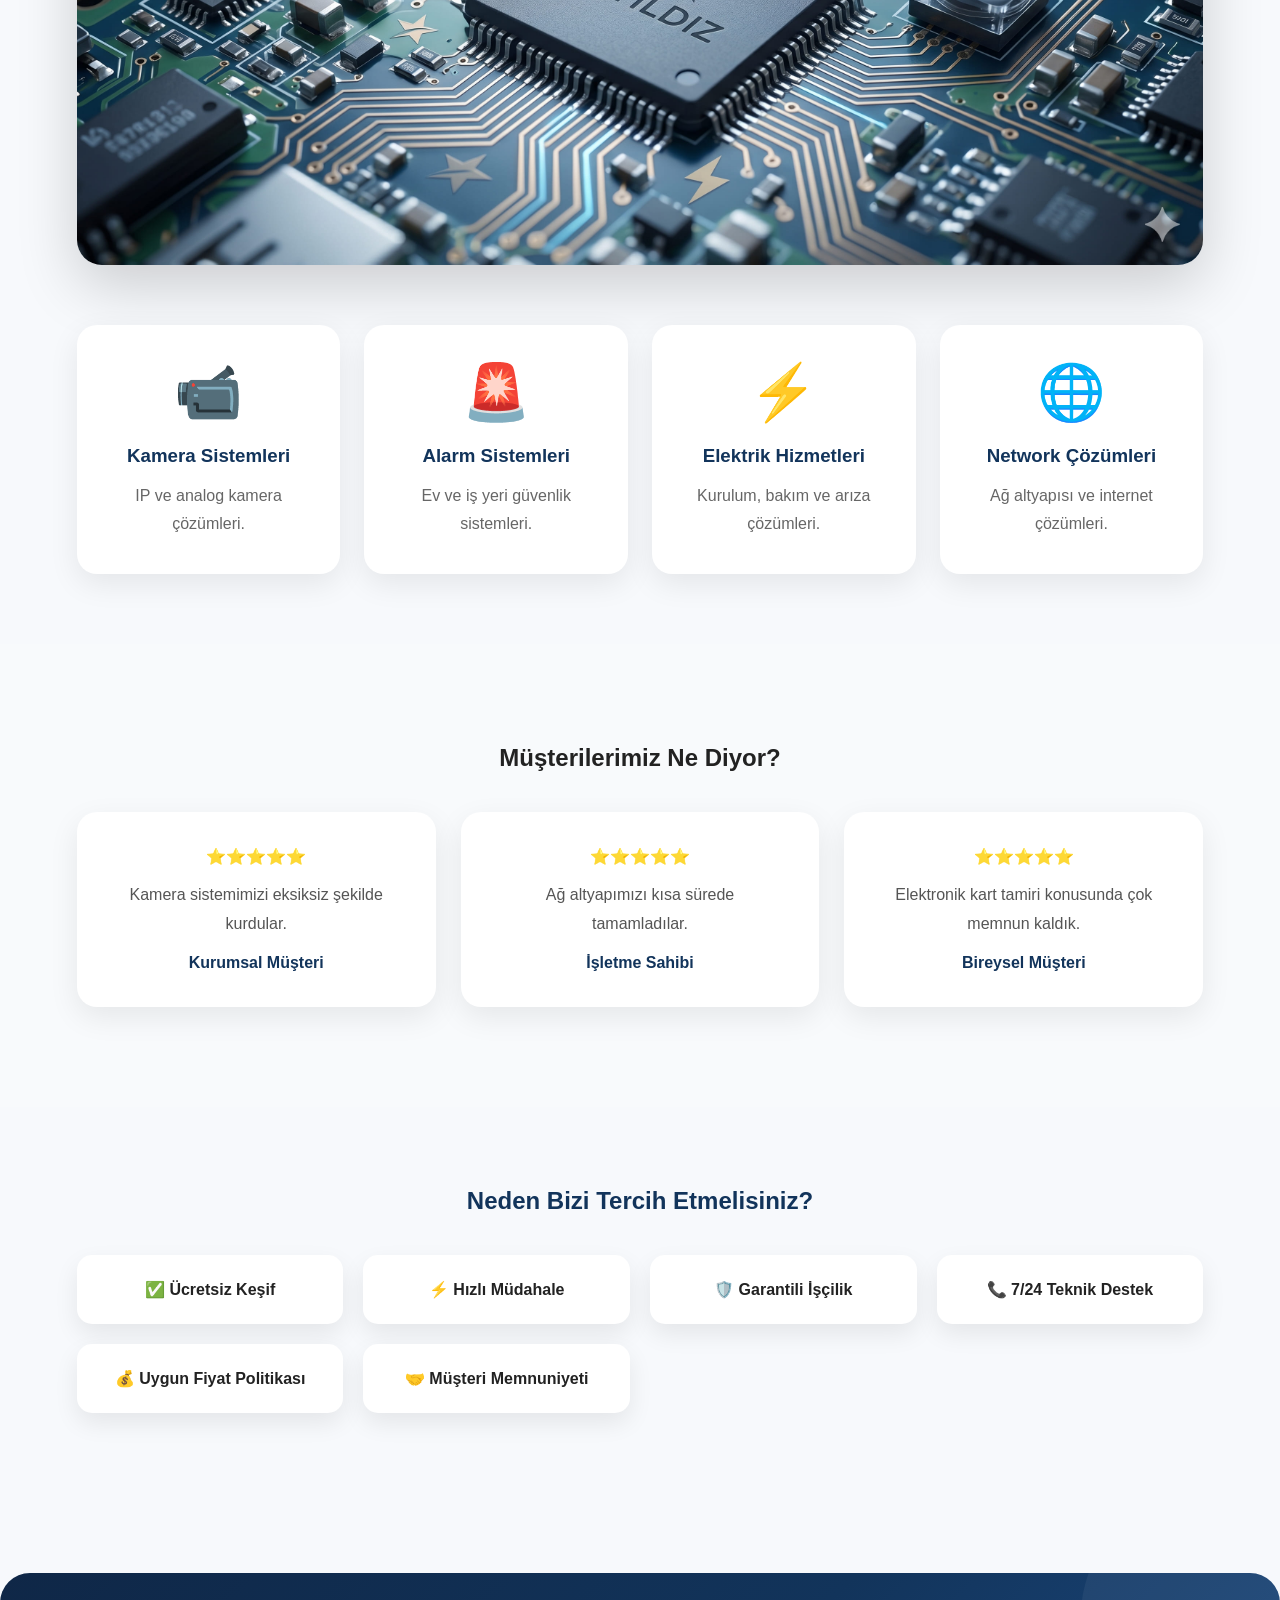
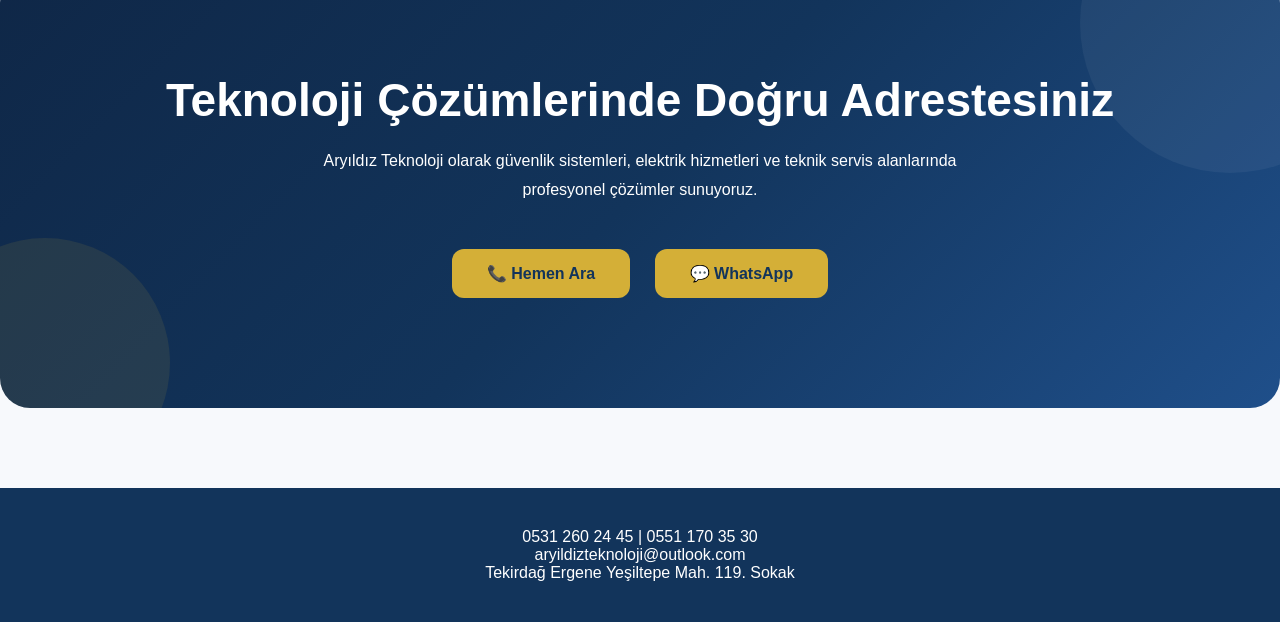
==== commit 5d09708e: "Update index.html" ====
--- a/index.html
+++ b/index.html
@@ -53,6 +53,9 @@
 
         <h1>Aryıldız Teknoloji</h1>
 <p class="typing-text">
+   <div class="online-status">
+🟢 Şu Anda Hizmet Veriyoruz
+</div>
 📹 Kamera Sistemleri
 </p>
         <p>
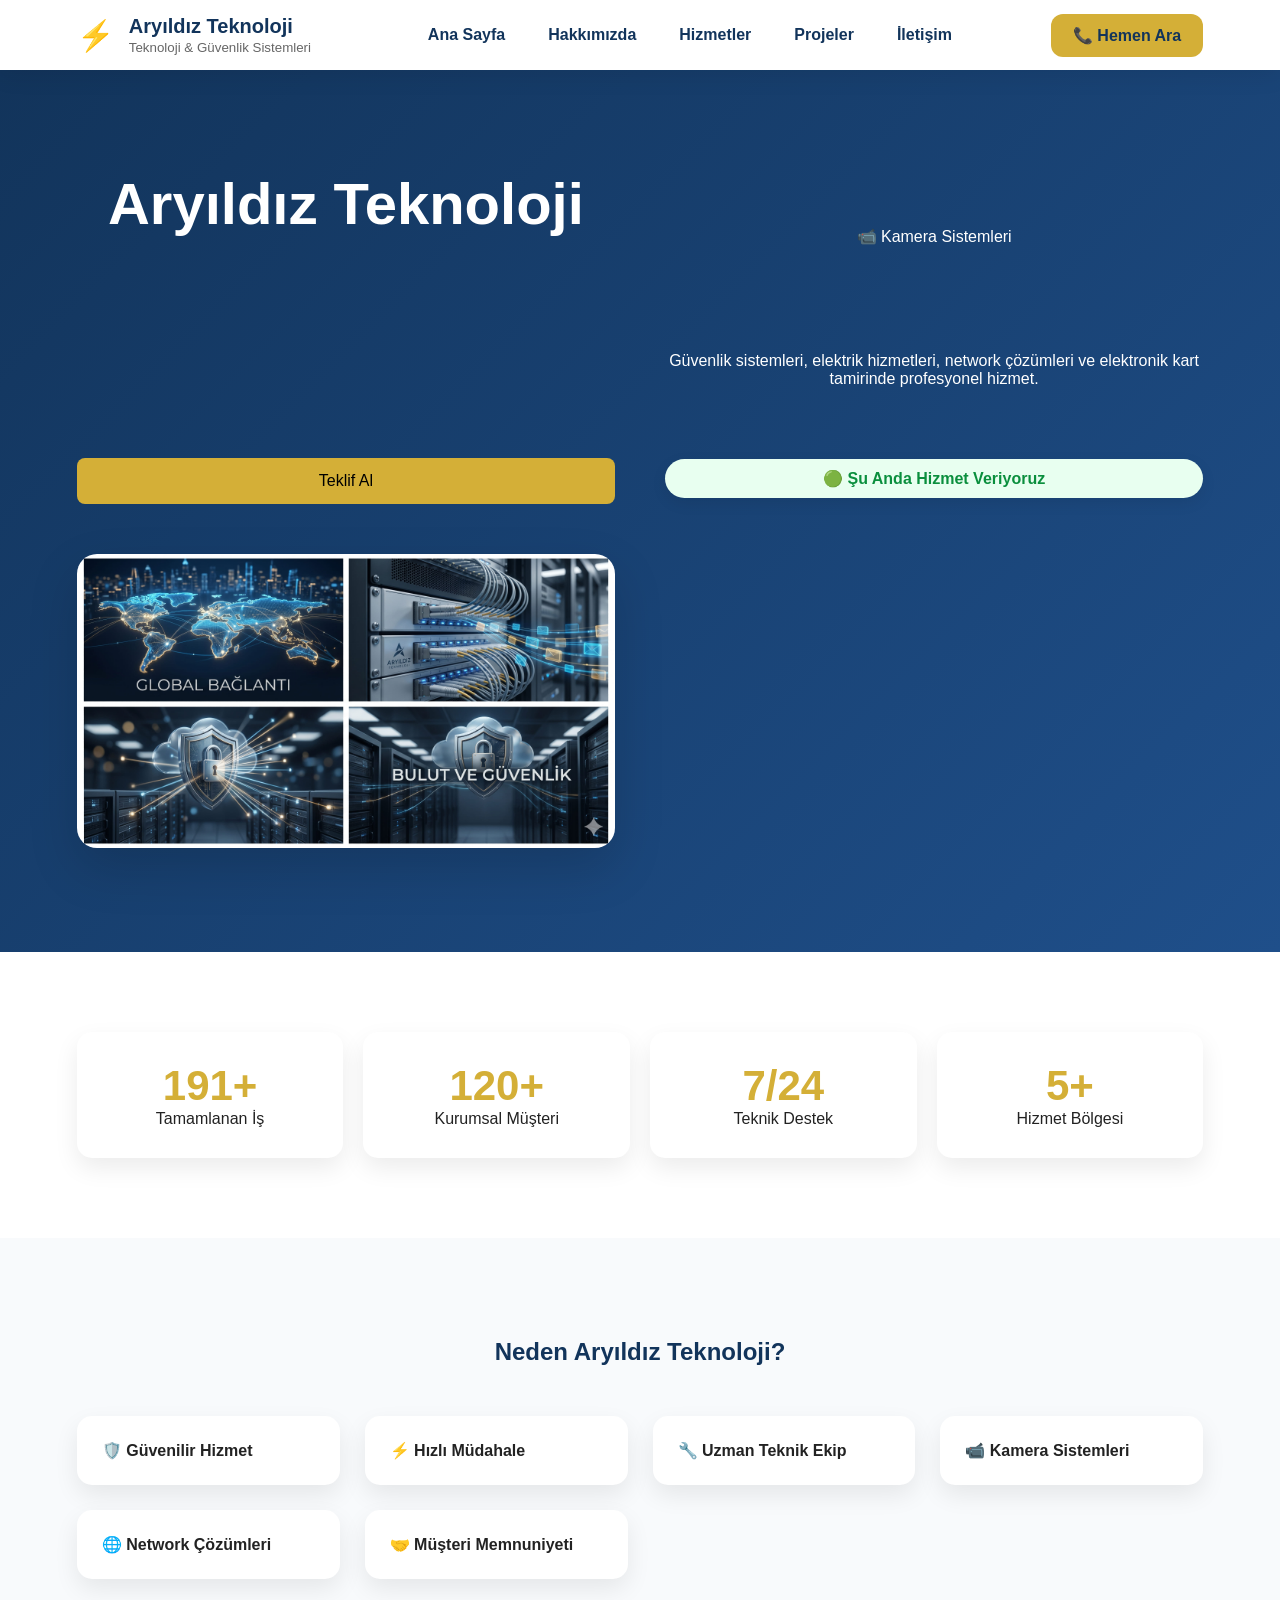
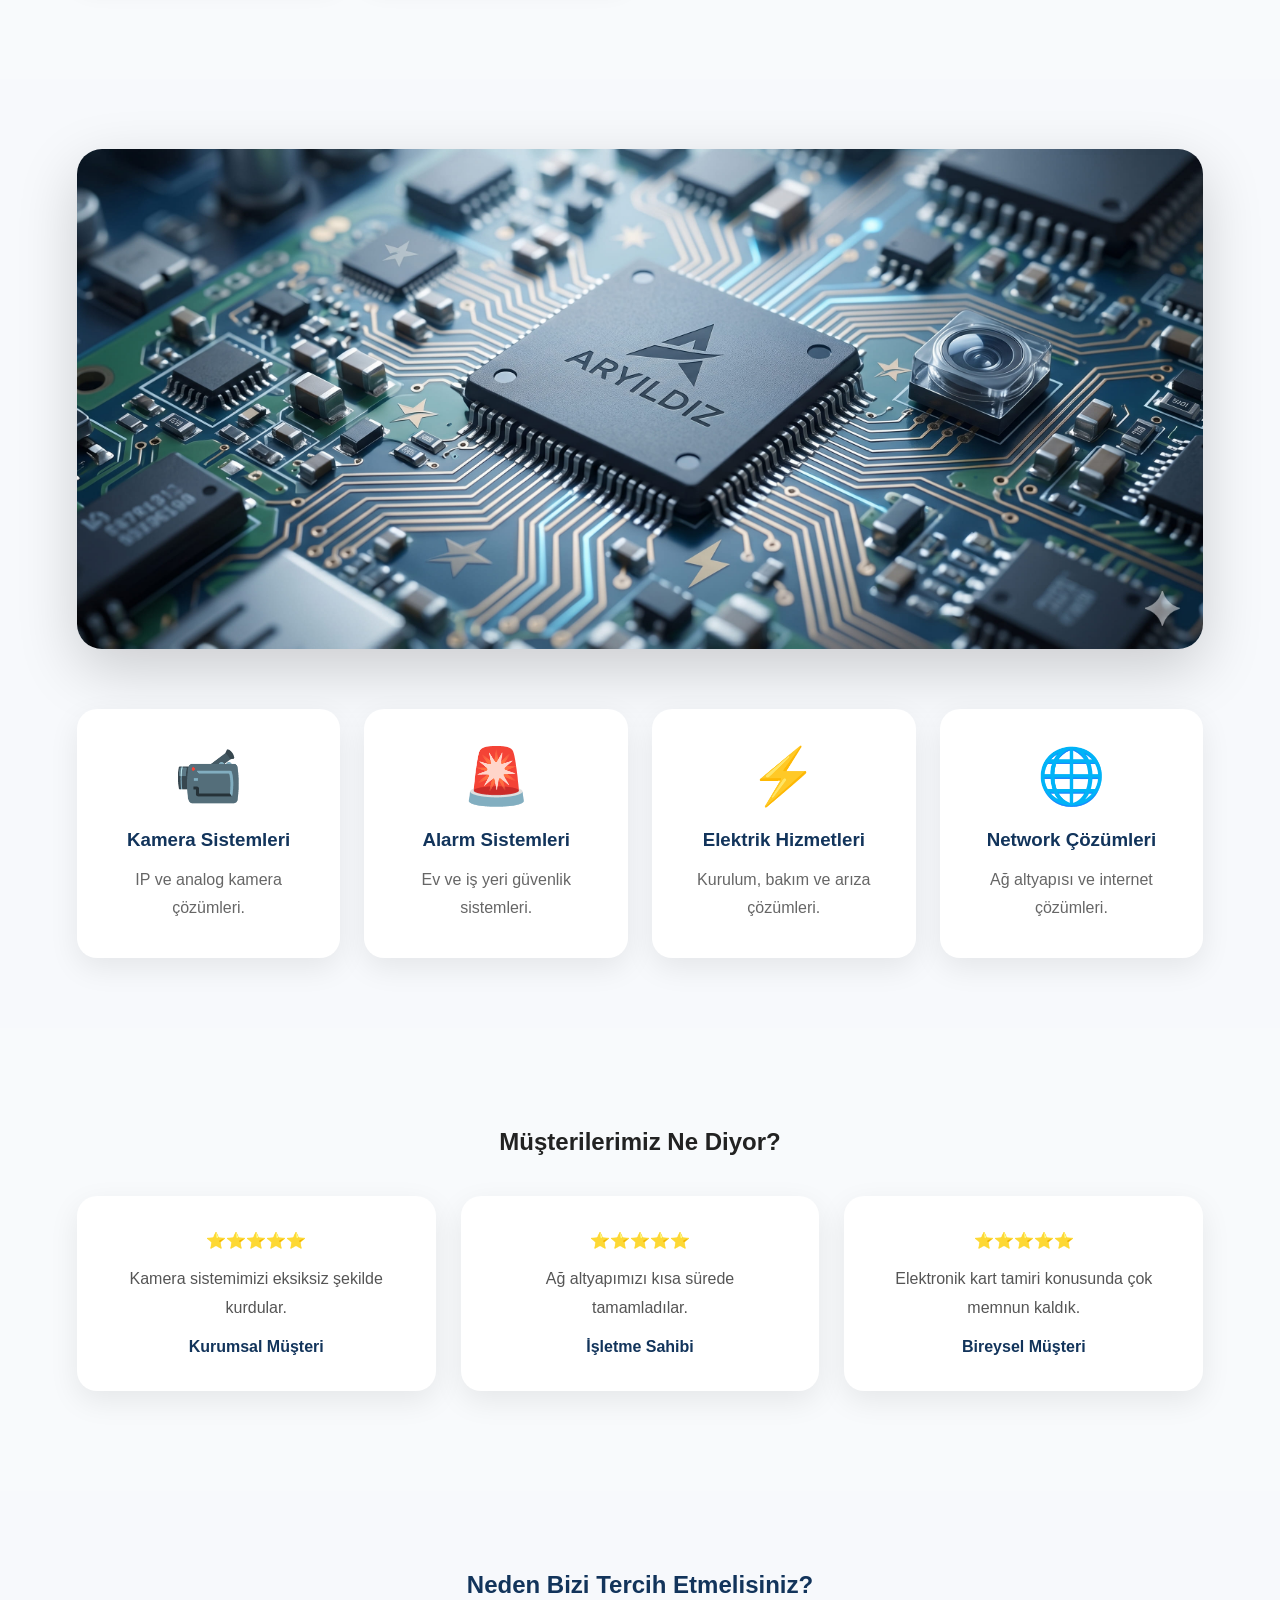
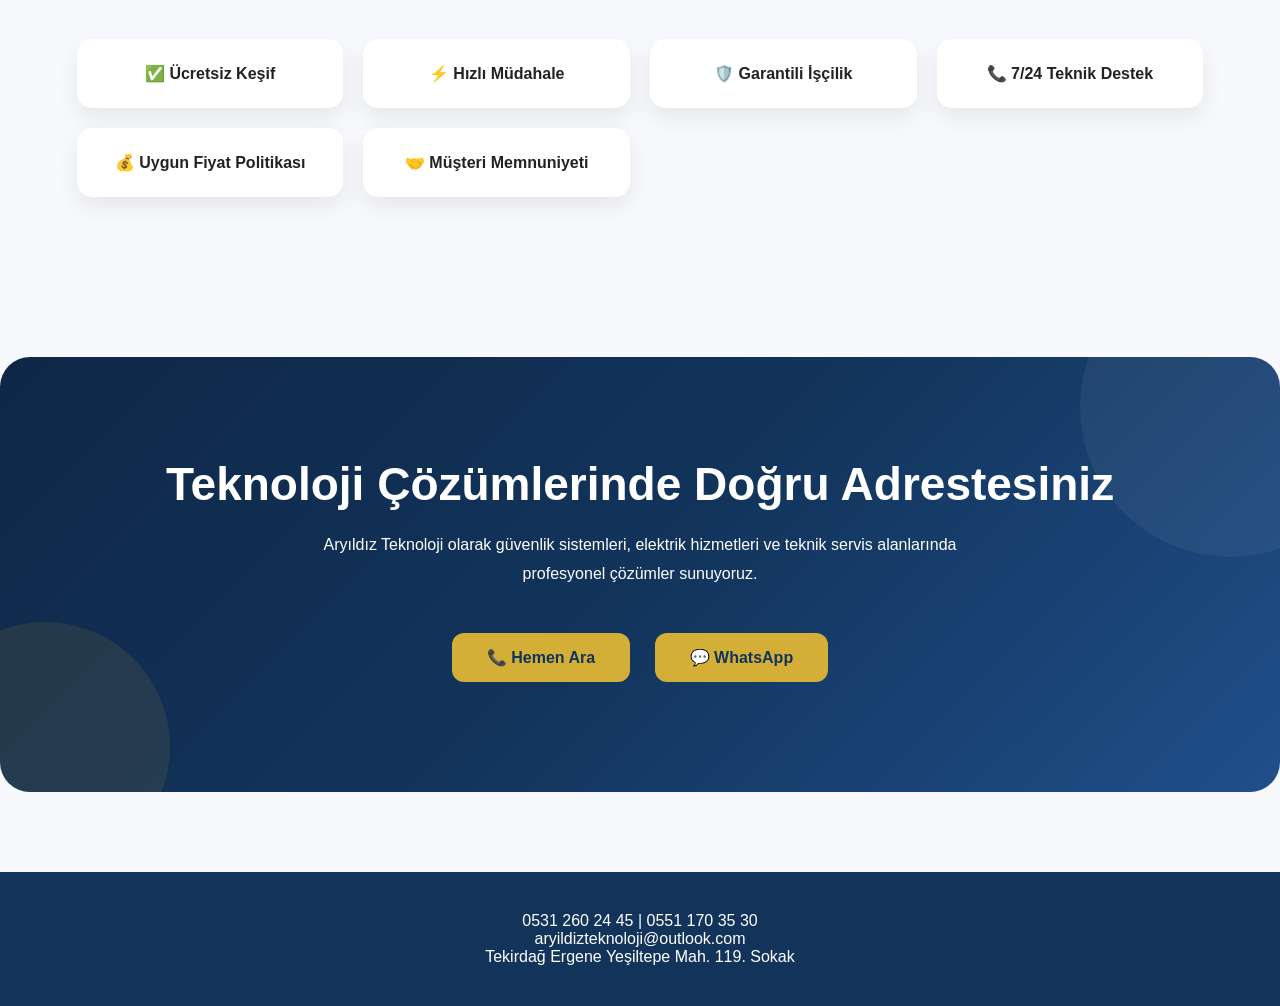
==== commit e8aed968: "Update index.html" ====
--- a/index.html
+++ b/index.html
@@ -53,8 +53,6 @@
 
         <h1>Aryıldız Teknoloji</h1>
 <p class="typing-text">
-   <div class="online-status">
-🟢 Şu Anda Hizmet Veriyoruz
 </div>
 📹 Kamera Sistemleri
 </p>
@@ -67,7 +65,9 @@
         <a href="iletisim.html" class="btn">
             Teklif Al
         </a>
-
+<div class="online-status">
+🟢 Şu Anda Hizmet Veriyoruz
+</div>
     </div>
 
     <div class="hero-right">
--- a/assets/css/style.css
+++ b/assets/css/style.css
@@ -870,3 +870,30 @@
 box-shadow:0 20px 40px rgba(0,0,0,.12);
 }
 
+.online-status{
+display:inline-block;
+margin-top:15px;
+padding:10px 20px;
+background:#e8fff0;
+color:#0a8f3d;
+font-weight:700;
+border-radius:30px;
+box-shadow:0 5px 15px rgba(0,0,0,.08);
+animation:pulse 2s infinite;
+}
+
+@keyframes pulse{
+
+0%{
+transform:scale(1);
+}
+
+50%{
+transform:scale(1.05);
+}
+
+100%{
+transform:scale(1);
+}
+
+}
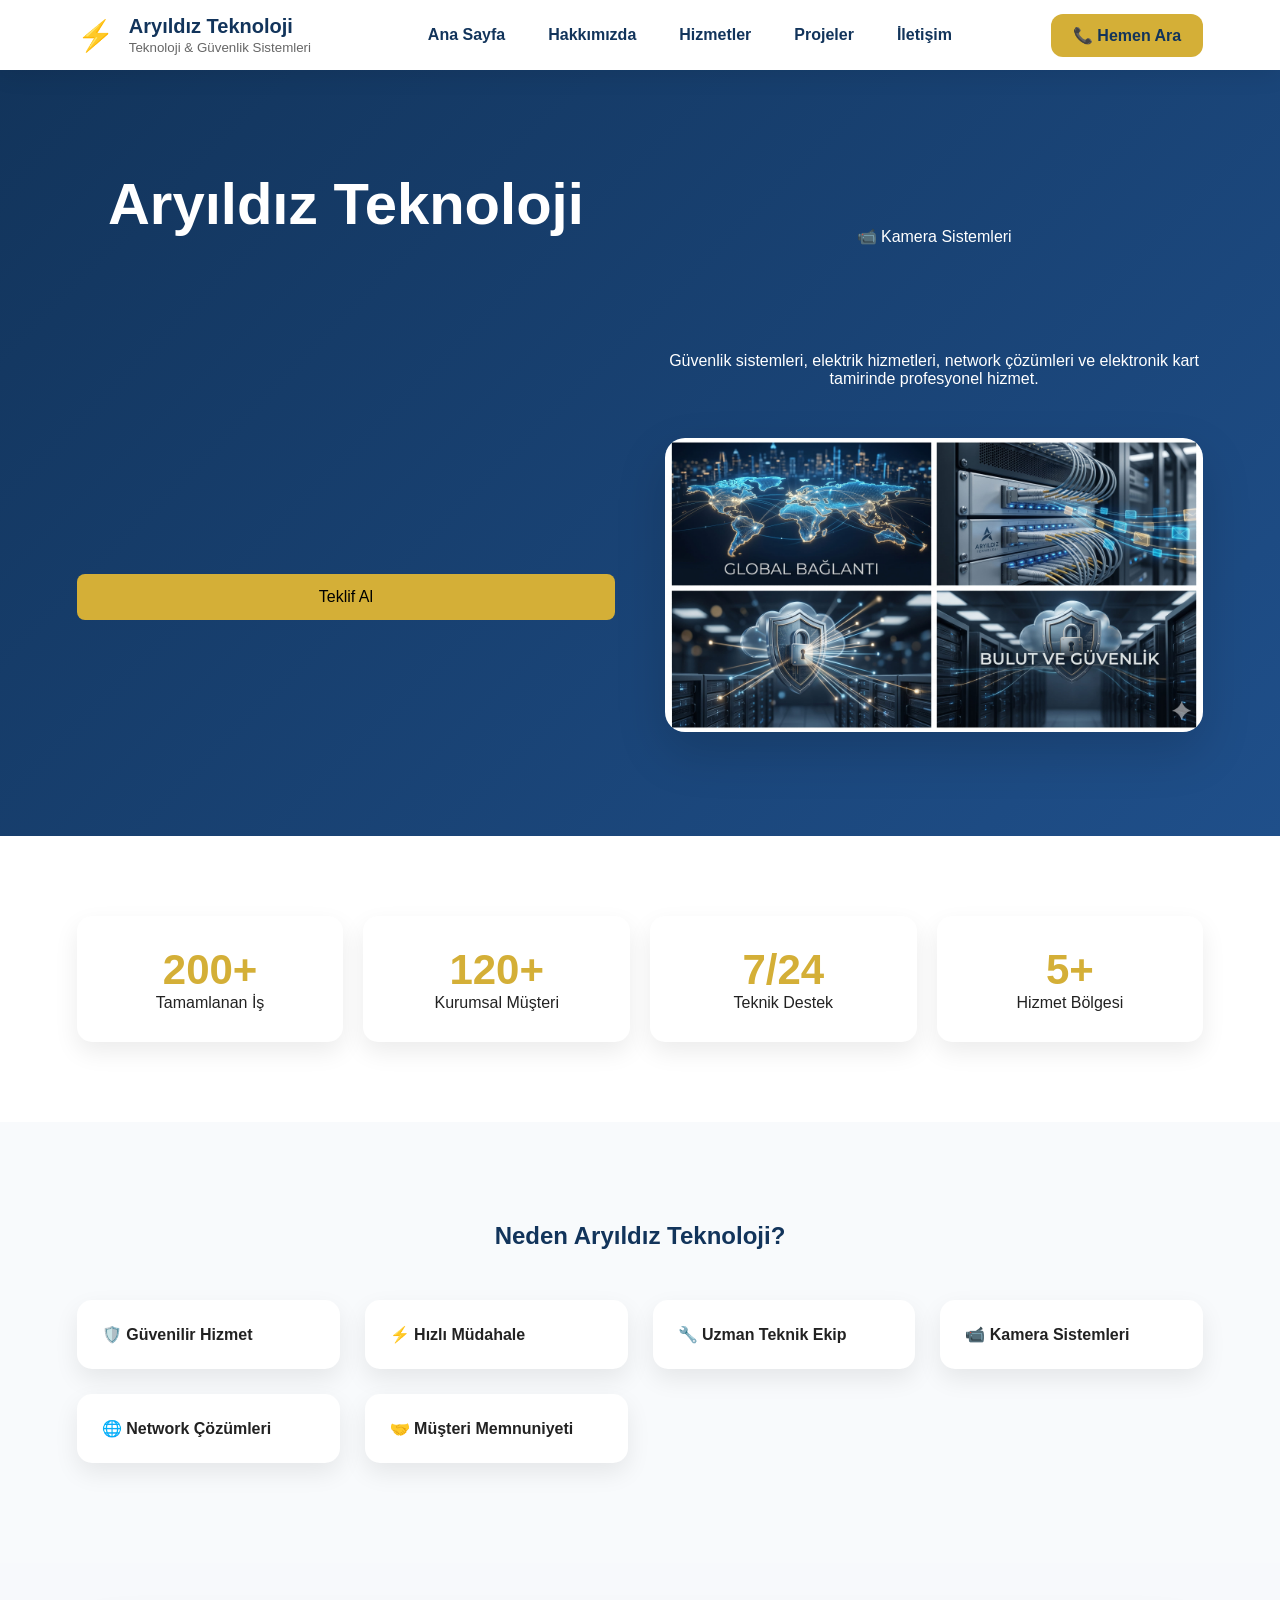
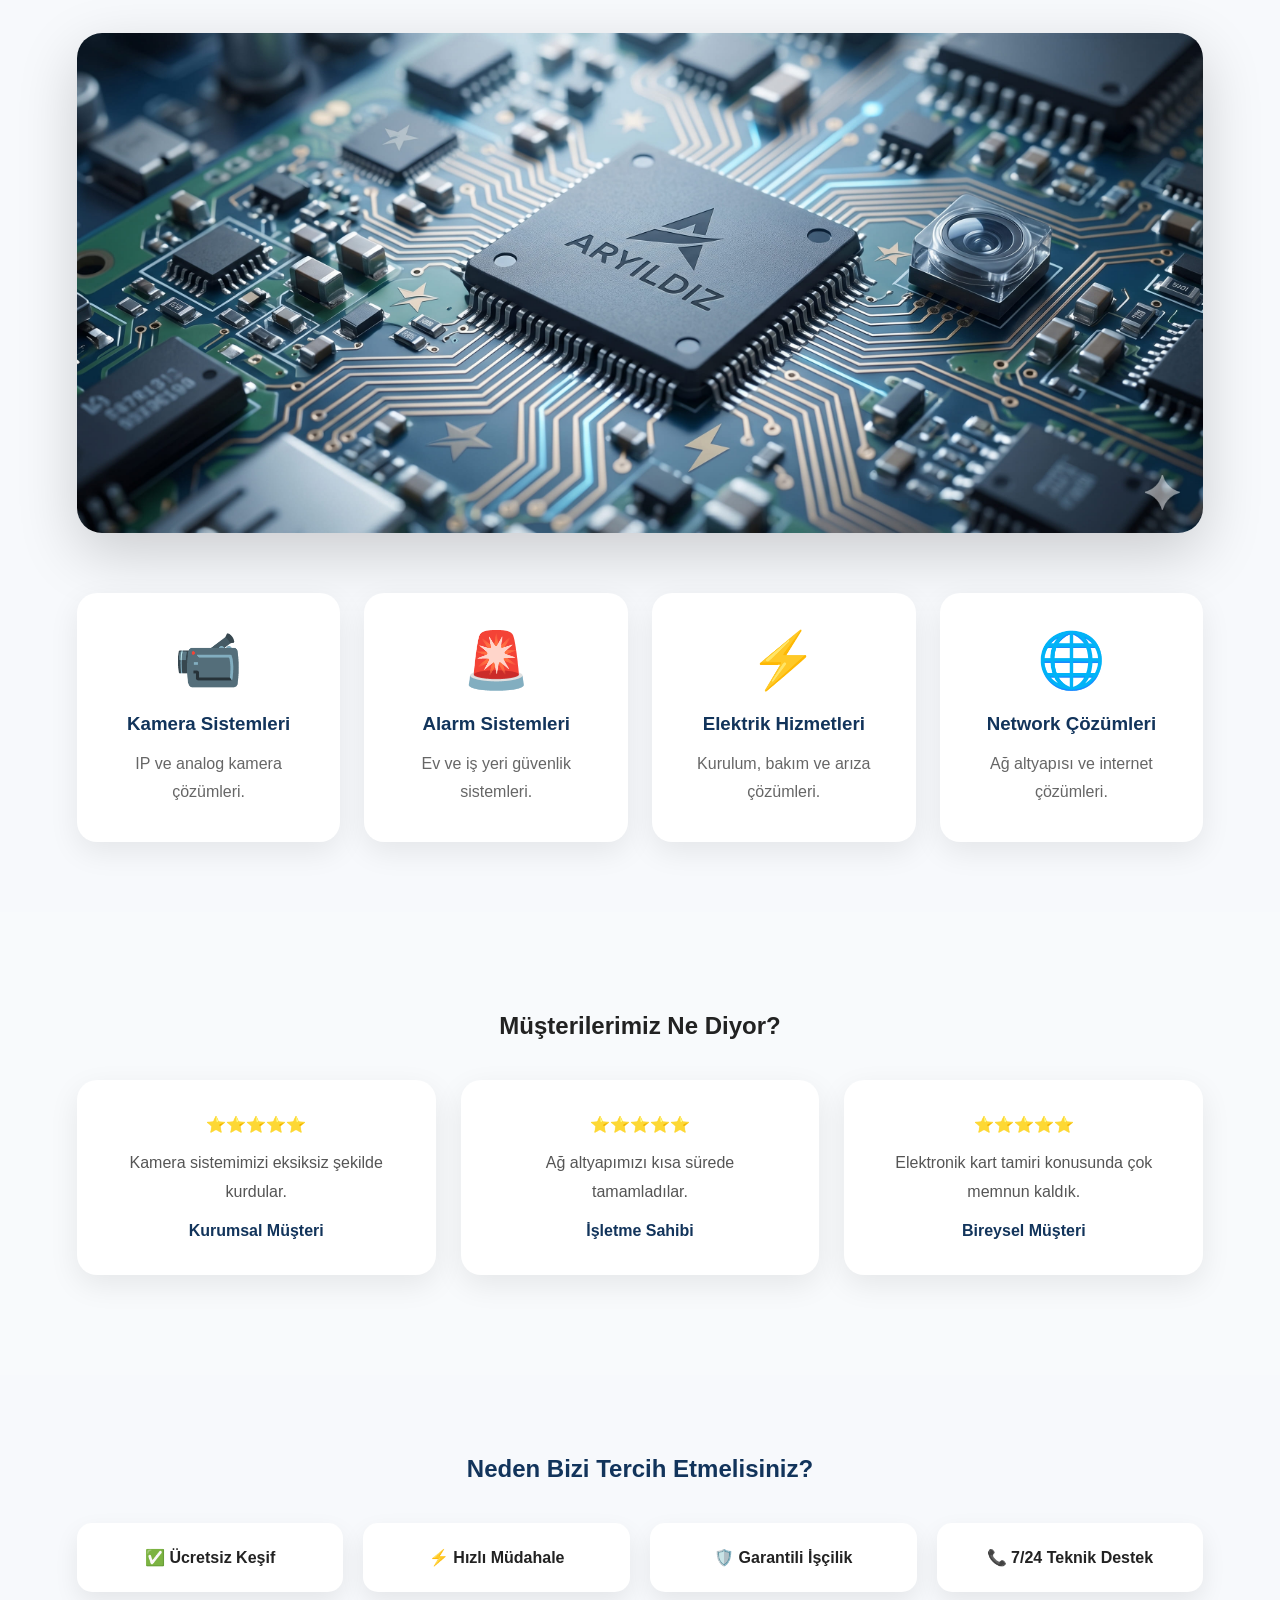
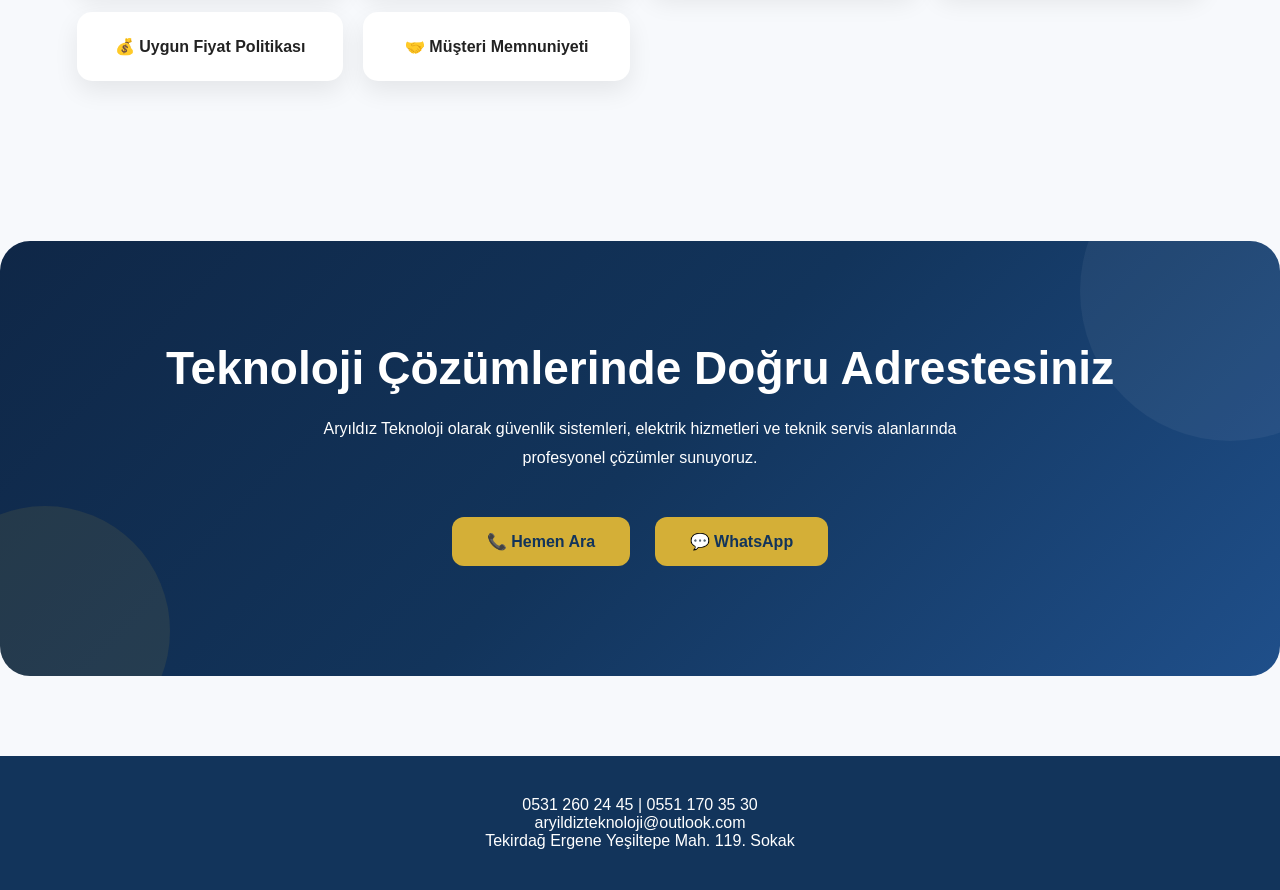
==== commit 6d7f84e0: "Update index.html" ====
--- a/index.html
+++ b/index.html
@@ -65,8 +65,6 @@
         <a href="iletisim.html" class="btn">
             Teklif Al
         </a>
-<div class="online-status">
-🟢 Şu Anda Hizmet Veriyoruz
 </div>
     </div>
 
--- a/assets/css/style.css
+++ b/assets/css/style.css
@@ -870,30 +870,4 @@
 box-shadow:0 20px 40px rgba(0,0,0,.12);
 }
 
-.online-status{
-display:inline-block;
-margin-top:15px;
-padding:10px 20px;
-background:#e8fff0;
-color:#0a8f3d;
-font-weight:700;
-border-radius:30px;
-box-shadow:0 5px 15px rgba(0,0,0,.08);
-animation:pulse 2s infinite;
-}
-
-@keyframes pulse{
-
-0%{
-transform:scale(1);
-}
-
-50%{
-transform:scale(1.05);
-}
-
-100%{
-transform:scale(1);
-}
-
-}
+
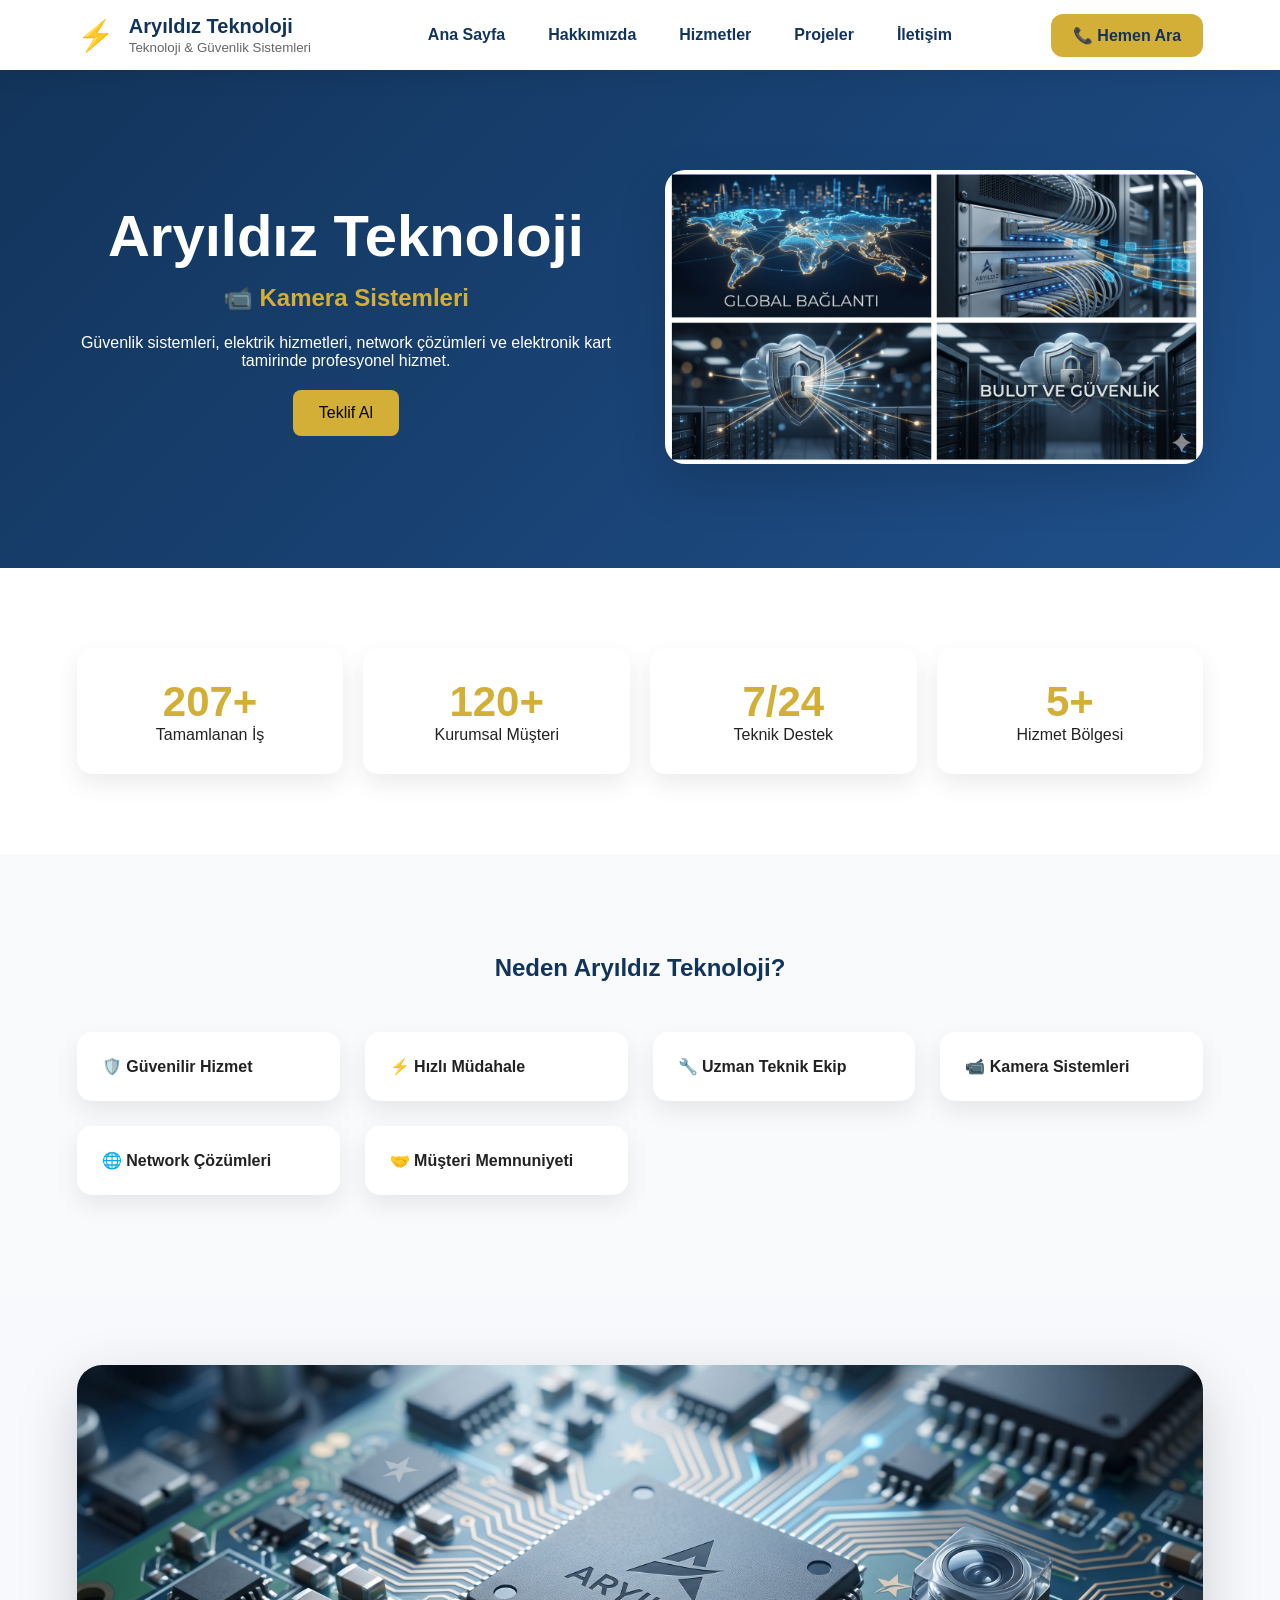
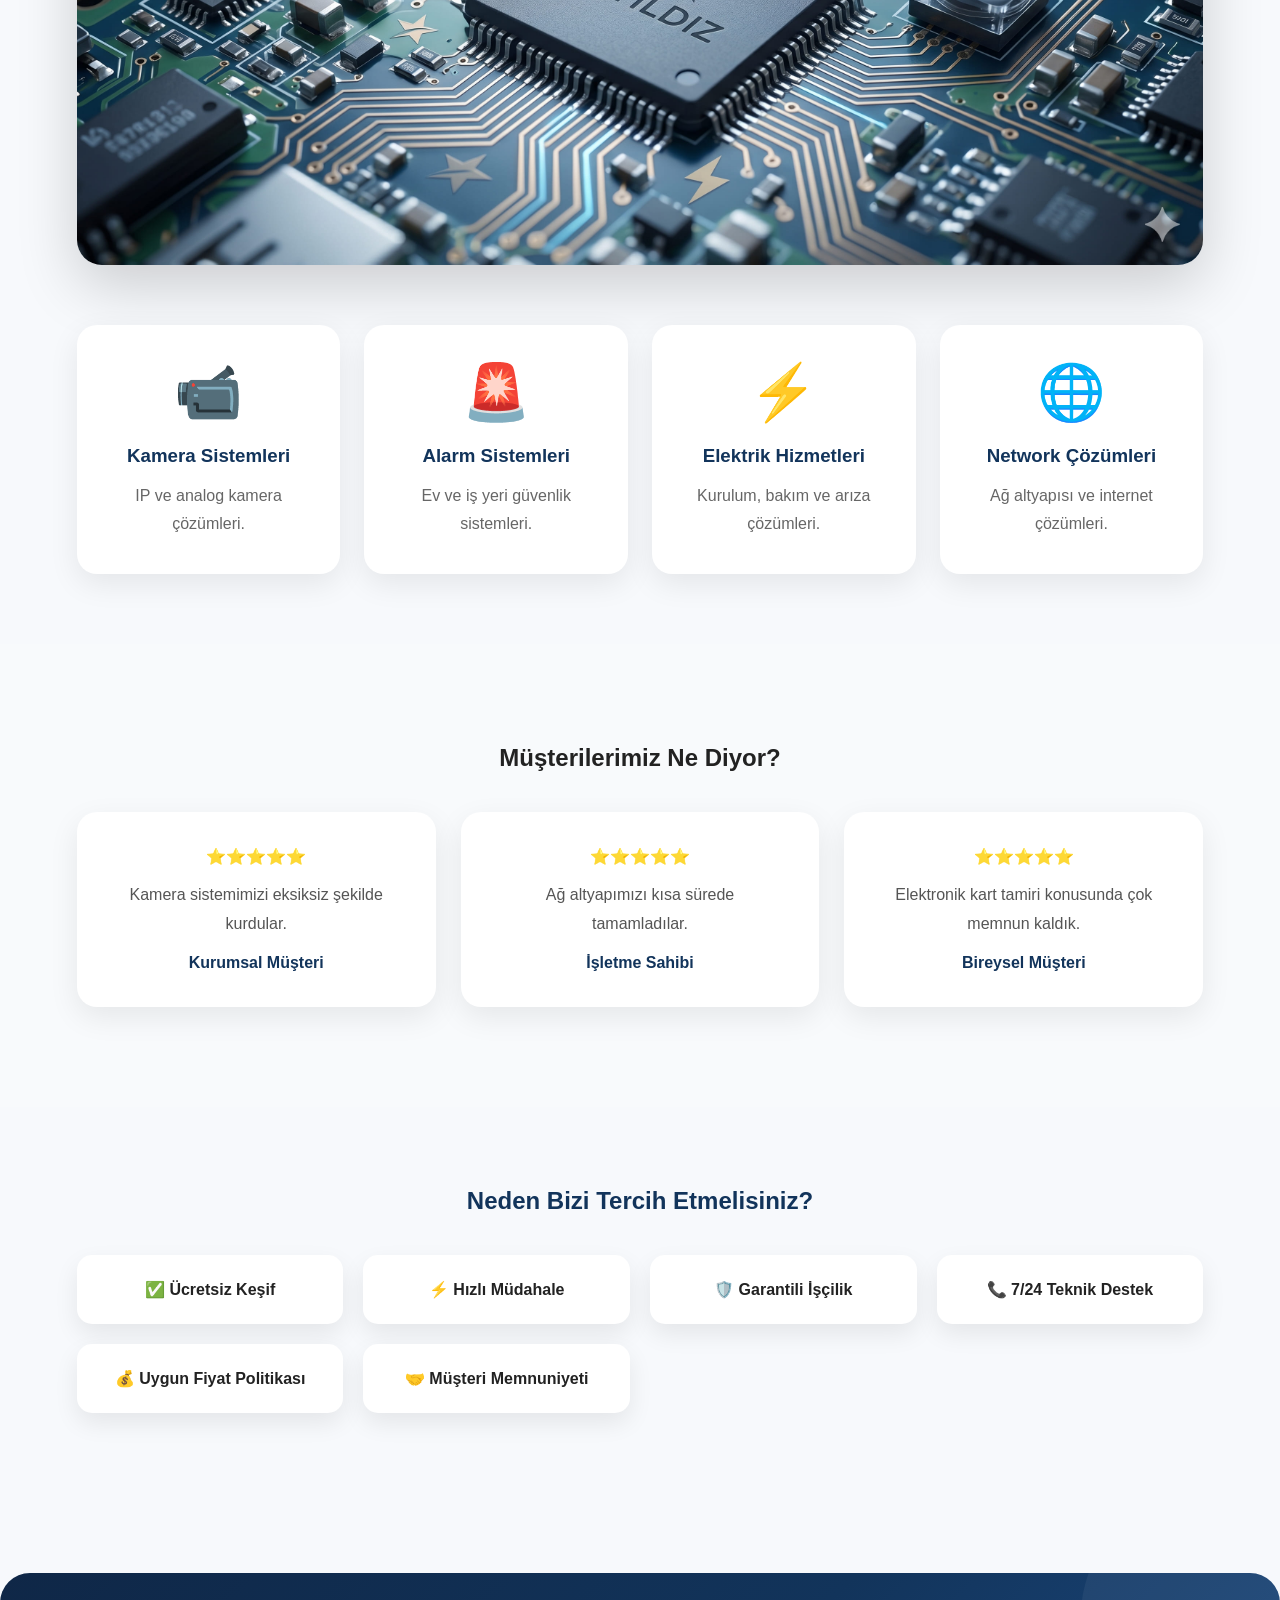
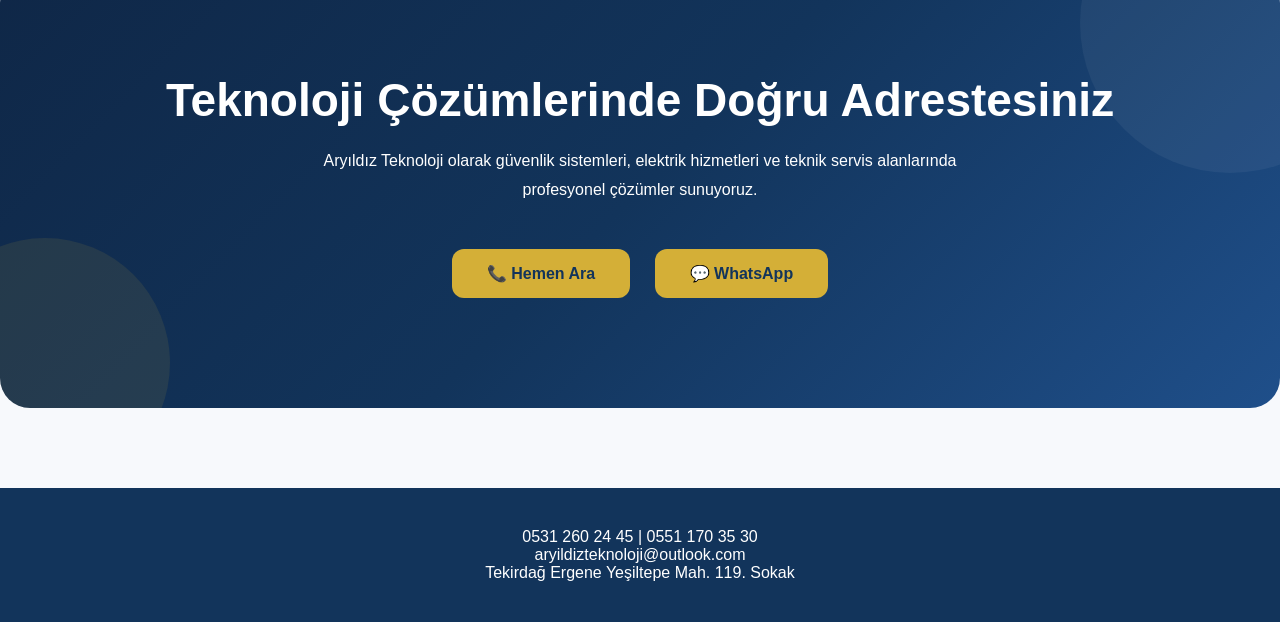
==== commit 845d988b: "Update index.html" ====
--- a/index.html
+++ b/index.html
@@ -52,10 +52,11 @@
     <div class="hero-left">
 
         <h1>Aryıldız Teknoloji</h1>
-<p class="typing-text">
-</div>
-📹 Kamera Sistemleri
-</p>
+
+        <p class="typing-text">
+            📹 Kamera Sistemleri
+        </p>
+
         <p>
             Güvenlik sistemleri, elektrik hizmetleri,
             network çözümleri ve elektronik kart tamirinde
@@ -65,12 +66,13 @@
         <a href="iletisim.html" class="btn">
             Teklif Al
         </a>
-</div>
+
     </div>
 
     <div class="hero-right">
 
-        <img src="assets/images/hero-tech.jpg" alt="Aryıldız Teknoloji">
+        <img src="assets/images/hero-tech.jpg"
+             alt="Aryıldız Teknoloji">
 
     </div>
 
